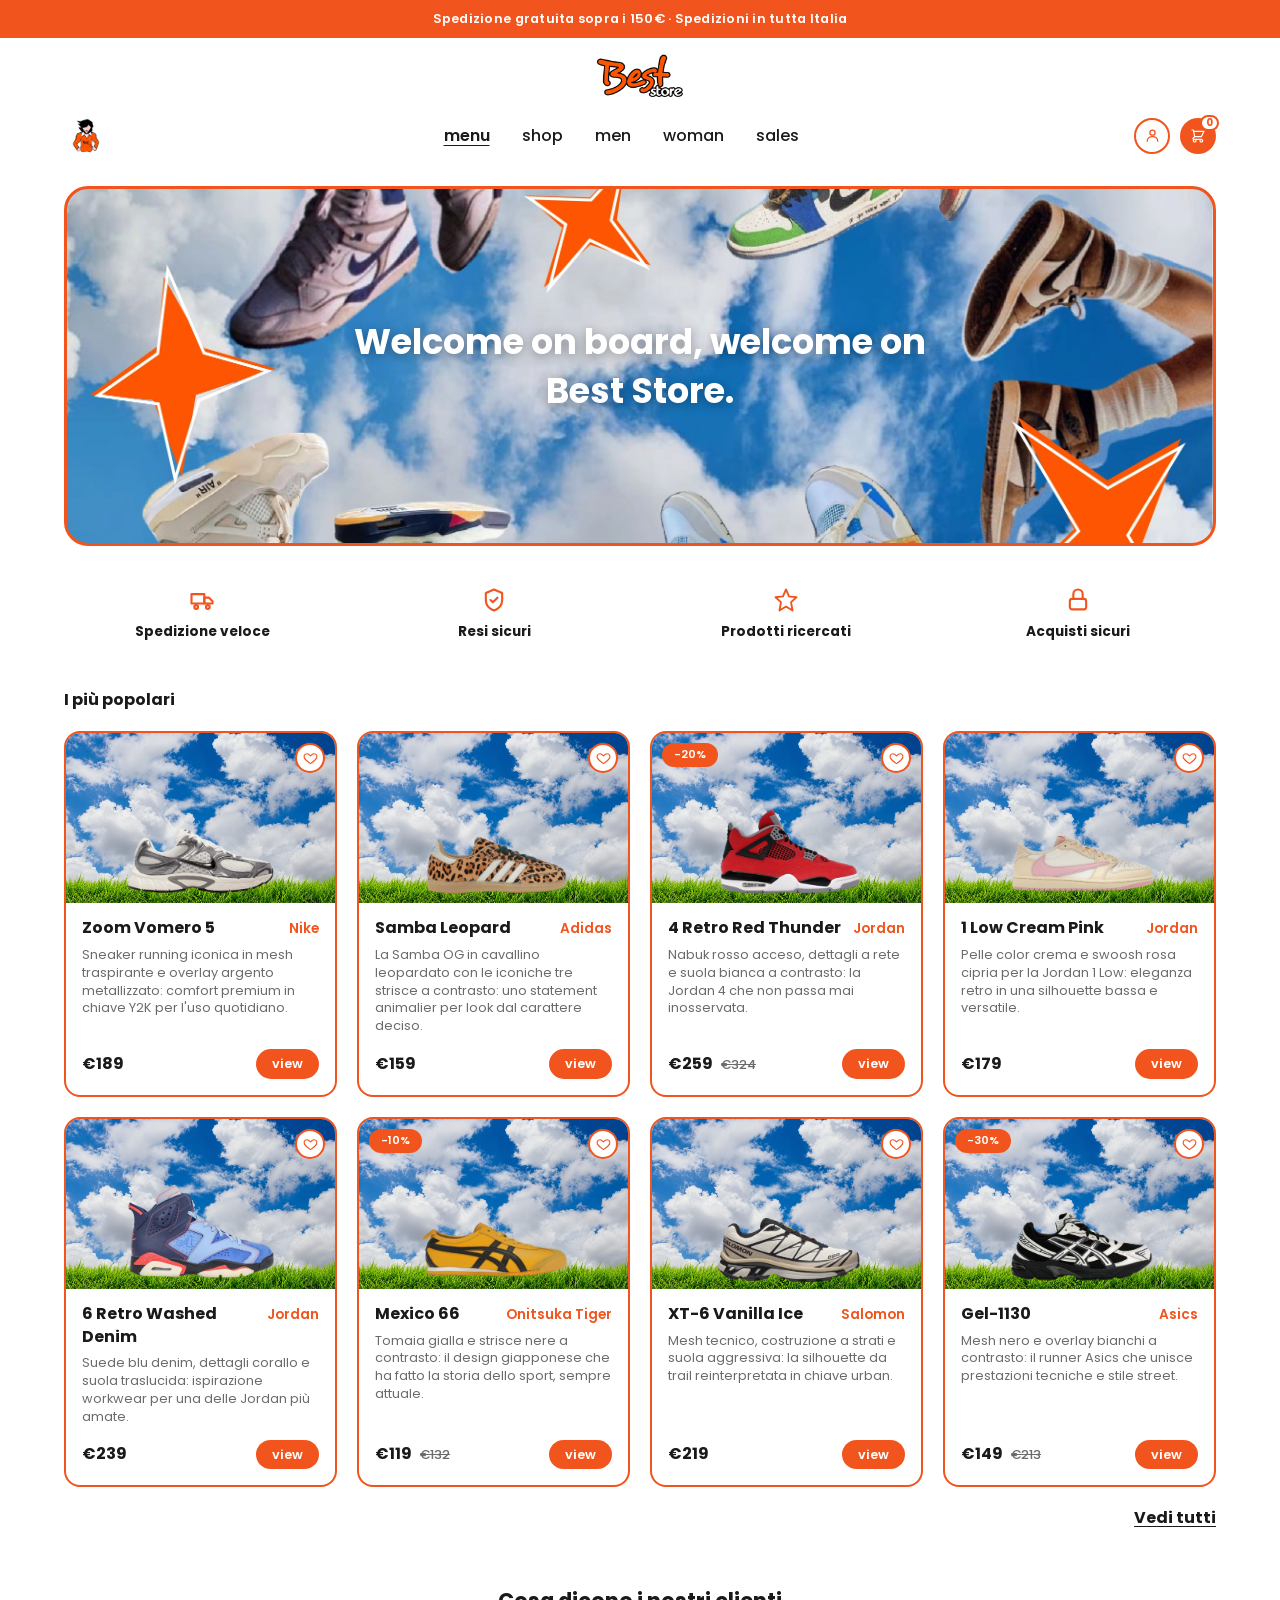
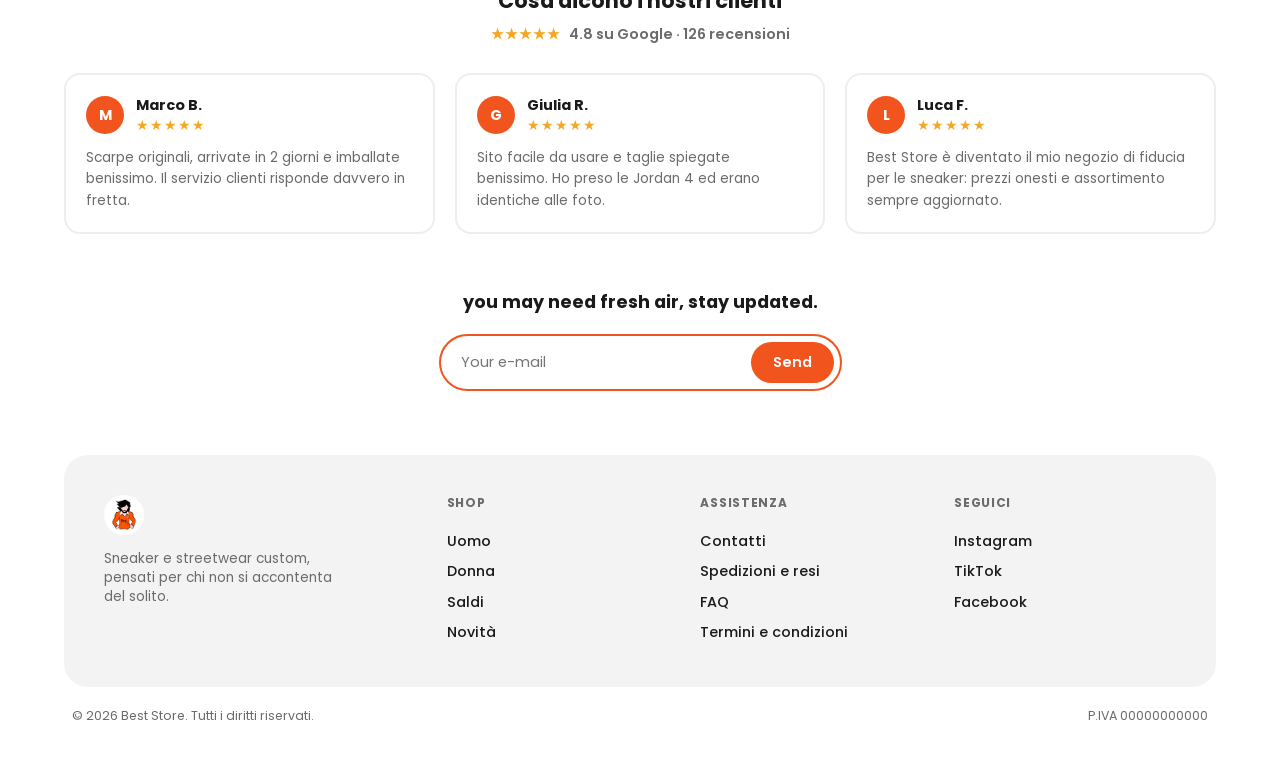
==== index.html @ bc16a9f5 "Logo orizzontale in header, mega-menu shop, account/login WhatsApp demo, preferiti, sconti tondi, fa" ====
<!DOCTYPE html>
<html lang="it">
<head>
  <meta charset="UTF-8">
  <meta name="viewport" content="width=device-width, initial-scale=1.0">
  <title>Best Store</title>
  <link rel="preconnect" href="https://fonts.googleapis.com">
  <link rel="preconnect" href="https://fonts.gstatic.com" crossorigin>
  <link href="https://fonts.googleapis.com/css2?family=Poppins:wght@400;500;600;700;800&display=swap" rel="stylesheet">
  <link rel="stylesheet" href="css/style.css">
  <link rel="icon" type="image/jpeg" href="images/logo.jpeg">
</head>
<body>

  <div class="announcement-bar">Spedizione gratuita sopra i 150€ &middot; Spedizioni in tutta Italia</div>

  <header class="site-header">
    <div class="container header-logo-row">
      <a href="index.html">
        <img src="images/Best Store - logo orizzontale.webp" alt="Best Store" class="header-logo-horizontal">
      </a>
    </div>
    <div class="container header-inner">
      <a href="index.html" class="logo">
        <img src="images/logo.jpeg" alt="Best Store">
      </a>
      <nav class="main-nav">
        <a href="index.html" class="active">menu</a>

        <div class="nav-item">
          <a href="catalogo.html">shop</a>
          <div class="mega-panel shop-panel">
            <a href="catalogo.html?type=shoes" class="mega-banner tint-orange-1"><span>Shoes</span></a>
            <a href="catalogo.html?type=clothing" class="mega-banner tint-orange-2"><span>Clothing</span></a>
            <a href="catalogo.html?type=accessories" class="mega-banner tint-orange-3"><span>Accessories</span></a>
            <a href="catalogo.html" class="mega-banner tint-orange-4"><span>Tutti i prodotti</span></a>
          </div>
        </div>

        <div class="nav-item">
          <a href="catalogo.html?cat=men">men</a>
          <div class="mega-panel">
            <div class="mega-col">
              <h4>Shoes</h4>
              <a href="catalogo.html?cat=men&type=shoes">Tutte le sneaker</a>
              <a href="catalogo.html?cat=men&type=shoes&sub=novita">Novità</a>
              <a href="catalogo.html?cat=men&type=shoes&sub=saldi">Saldi</a>
            </div>
            <div class="mega-col">
              <h4>Clothing</h4>
              <a href="catalogo.html?cat=men&type=clothing&sub=tshirts">T-shirts</a>
              <a href="catalogo.html?cat=men&type=clothing&sub=pants">Pants</a>
              <a href="catalogo.html?cat=men&type=clothing&sub=felpe">Felpe</a>
              <a href="catalogo.html?cat=men&type=clothing&sub=giacche">Giacche</a>
            </div>
            <div class="mega-col">
              <h4>Accessories</h4>
              <a href="catalogo.html?cat=men&type=accessories&sub=cappelli">Cappelli</a>
              <a href="catalogo.html?cat=men&type=accessories&sub=calzini">Calzini</a>
              <a href="catalogo.html?cat=men&type=accessories&sub=borse">Borse</a>
            </div>
            <a href="catalogo.html?cat=men" class="mega-banner tint-blue">
              <span>Uomo</span>
            </a>
          </div>
        </div>

        <div class="nav-item">
          <a href="catalogo.html?cat=woman">woman</a>
          <div class="mega-panel">
            <div class="mega-col">
              <h4>Shoes</h4>
              <a href="catalogo.html?cat=woman&type=shoes">Tutte le sneaker</a>
              <a href="catalogo.html?cat=woman&type=shoes&sub=novita">Novità</a>
              <a href="catalogo.html?cat=woman&type=shoes&sub=saldi">Saldi</a>
            </div>
            <div class="mega-col">
              <h4>Clothing</h4>
              <a href="catalogo.html?cat=woman&type=clothing&sub=tshirts">T-shirts</a>
              <a href="catalogo.html?cat=woman&type=clothing&sub=pants">Pants</a>
              <a href="catalogo.html?cat=woman&type=clothing&sub=felpe">Felpe</a>
              <a href="catalogo.html?cat=woman&type=clothing&sub=giacche">Giacche</a>
            </div>
            <div class="mega-col">
              <h4>Accessories</h4>
              <a href="catalogo.html?cat=woman&type=accessories&sub=cappelli">Cappelli</a>
              <a href="catalogo.html?cat=woman&type=accessories&sub=calzini">Calzini</a>
              <a href="catalogo.html?cat=woman&type=accessories&sub=borse">Borse</a>
            </div>
            <a href="catalogo.html?cat=woman" class="mega-banner tint-pink">
              <span>Donna</span>
            </a>
          </div>
        </div>

        <a href="catalogo.html?cat=sales">sales</a>
      </nav>
      <div class="header-icons">
        <a href="login.html" class="account-btn" aria-label="Accedi">
          <svg viewBox="0 0 24 24" fill="none" xmlns="http://www.w3.org/2000/svg">
            <circle cx="12" cy="8" r="3.6" stroke="currentColor" stroke-width="1.8"/>
            <path d="M4.5 20c0-4 3.5-6.5 7.5-6.5s7.5 2.5 7.5 6.5" stroke="currentColor" stroke-width="1.8" stroke-linecap="round"/>
          </svg>
        </a>
        <a href="carrello.html" class="cart-btn" aria-label="Carrello">
          <svg viewBox="0 0 24 24" fill="none" xmlns="http://www.w3.org/2000/svg">
            <path d="M3 3H5L5.4 5M7 13H17L21 5H5.4M7 13L5.4 5M7 13L4.7 15.3C4.1 15.9 4.5 17 5.4 17H17M17 17C15.9 17 15 17.9 15 19C15 20.1 15.9 21 17 21C18.1 21 19 20.1 19 19C19 17.9 18.1 17 17 17ZM9 19C9 20.1 8.1 21 7 21C5.9 21 5 20.1 5 19C5 17.9 5.9 17 7 17C8.1 17 9 17.9 9 19Z" stroke="currentColor" stroke-width="1.8" stroke-linecap="round" stroke-linejoin="round"/>
          </svg>
          <span class="cart-count" id="cart-count" hidden>0</span>
        </a>
      </div>
    </div>
  </header>

  <main>
    <section class="hero container">
      <div class="hero-inner">
        <h1>Welcome on board, welcome on Best Store.</h1>
      </div>
    </section>

    <section class="trust-strip container">
      <div class="trust-item">
        <svg viewBox="0 0 24 24" fill="none"><path d="M3 7h11v8H3z" stroke="currentColor" stroke-width="1.8" stroke-linejoin="round"/><path d="M14 10h4l3 3v2h-7z" stroke="currentColor" stroke-width="1.8" stroke-linejoin="round"/><circle cx="7" cy="18" r="1.6" stroke="currentColor" stroke-width="1.8"/><circle cx="17" cy="18" r="1.6" stroke="currentColor" stroke-width="1.8"/></svg>
        <span>Spedizione veloce</span>
      </div>
      <div class="trust-item">
        <svg viewBox="0 0 24 24" fill="none"><path d="M12 3l7 3v6c0 4.5-3 7.5-7 9-4-1.5-7-4.5-7-9V6l7-3z" stroke="currentColor" stroke-width="1.8" stroke-linejoin="round"/><path d="M9 12l2 2 4-4" stroke="currentColor" stroke-width="1.8" stroke-linecap="round" stroke-linejoin="round"/></svg>
        <span>Resi sicuri</span>
      </div>
      <div class="trust-item">
        <svg viewBox="0 0 24 24" fill="none"><path d="M12 3l2.6 5.9L21 9.6l-4.7 4.2L17.6 21 12 17.6 6.4 21l1.3-7.2L3 9.6l6.4-0.7L12 3z" stroke="currentColor" stroke-width="1.6" stroke-linejoin="round"/></svg>
        <span>Prodotti ricercati</span>
      </div>
      <div class="trust-item">
        <svg viewBox="0 0 24 24" fill="none"><rect x="5" y="11" width="14" height="9" rx="2" stroke="currentColor" stroke-width="1.8"/><path d="M8 11V7a4 4 0 018 0v4" stroke="currentColor" stroke-width="1.8" stroke-linecap="round"/></svg>
        <span>Acquisti sicuri</span>
      </div>
    </section>

    <section class="products container">
      <div class="products-header">
        <h2 class="section-title">I più popolari</h2>
      </div>

      <div class="products-grid" id="popular-grid"></div>

      <div class="products-footer">
        <a href="catalogo.html" class="see-all">Vedi tutti</a>
      </div>
    </section>

    <section class="reviews container">
      <div class="reviews-header">
        <h2>Cosa dicono i nostri clienti</h2>
        <span class="reviews-rating"><span class="stars">★★★★★</span> 4.8 su Google &middot; 126 recensioni</span>
      </div>
      <div class="reviews-grid">
        <div class="review-card">
          <div class="review-top">
            <span class="review-avatar">M</span>
            <div>
              <div class="review-name">Marco B.</div>
              <div class="review-stars">★★★★★</div>
            </div>
          </div>
          <p class="review-text">Scarpe originali, arrivate in 2 giorni e imballate benissimo. Il servizio clienti risponde davvero in fretta.</p>
        </div>
        <div class="review-card">
          <div class="review-top">
            <span class="review-avatar">G</span>
            <div>
              <div class="review-name">Giulia R.</div>
              <div class="review-stars">★★★★★</div>
            </div>
          </div>
          <p class="review-text">Sito facile da usare e taglie spiegate benissimo. Ho preso le Jordan 4 ed erano identiche alle foto.</p>
        </div>
        <div class="review-card">
          <div class="review-top">
            <span class="review-avatar">L</span>
            <div>
              <div class="review-name">Luca F.</div>
              <div class="review-stars">★★★★★</div>
            </div>
          </div>
          <p class="review-text">Best Store è diventato il mio negozio di fiducia per le sneaker: prezzi onesti e assortimento sempre aggiornato.</p>
        </div>
      </div>
    </section>

    <section class="newsletter container">
      <h2>you may need fresh air, stay updated.</h2>
      <form class="newsletter-form">
        <input type="email" placeholder="Your e-mail" required>
        <button type="submit" class="btn btn-primary">Send</button>
      </form>
    </section>
  </main>

  <footer class="site-footer container">
    <div class="footer-top">
      <div class="footer-brand">
        <img src="images/logo.jpeg" alt="Best Store" class="footer-logo">
        <p>Sneaker e streetwear custom, pensati per chi non si accontenta del solito.</p>
      </div>
      <div class="footer-col">
        <h4>Shop</h4>
        <a href="catalogo.html?cat=men">Uomo</a>
        <a href="catalogo.html?cat=woman">Donna</a>
        <a href="catalogo.html?cat=sales">Saldi</a>
        <a href="catalogo.html">Novità</a>
      </div>
      <div class="footer-col">
        <h4>Assistenza</h4>
        <a href="#">Contatti</a>
        <a href="#">Spedizioni e resi</a>
        <a href="#">FAQ</a>
        <a href="#">Termini e condizioni</a>
      </div>
      <div class="footer-col">
        <h4>Seguici</h4>
        <a href="#">Instagram</a>
        <a href="#">TikTok</a>
        <a href="#">Facebook</a>
      </div>
    </div>
    <div class="footer-bottom">
      <p>&copy; 2026 Best Store. Tutti i diritti riservati.</p>
      <p>P.IVA 00000000000</p>
    </div>
  </footer>

  <script src="js/products-data.js"></script>
  <script src="js/main.js"></script>
</body>
</html>
---- css/style.css ----
:root {
  --orange: #f2541d;
  --orange-dark: #d94512;
  --text: #1a1a1a;
  --text-muted: #6b6b6b;
  --border-radius-lg: 24px;
  --border-radius-md: 16px;
  --border-radius-pill: 999px;
}

* {
  box-sizing: border-box;
  margin: 0;
  padding: 0;
}

body {
  font-family: "Poppins", -apple-system, BlinkMacSystemFont, "Segoe UI", sans-serif;
  color: var(--text);
  background: #ffffff;
  line-height: 1.4;
}

.container {
  max-width: 1200px;
  margin: 0 auto;
  padding: 0 24px;
}

a {
  text-decoration: none;
  color: inherit;
}

button {
  font-family: inherit;
}

/* Buttons */

.btn {
  display: inline-flex;
  align-items: center;
  justify-content: center;
  border-radius: var(--border-radius-pill);
  font-weight: 600;
  font-size: 0.9rem;
  padding: 10px 22px;
  border: none;
  cursor: pointer;
  transition: background 0.2s ease, transform 0.15s ease;
}

.btn-primary {
  background: var(--orange);
  color: #ffffff;
}

.btn-primary:hover {
  background: var(--orange-dark);
}

.btn-small {
  padding: 6px 16px;
  font-size: 0.8rem;
}

.btn-large {
  padding: 14px 28px;
  font-size: 1rem;
}

/* Header */

.announcement-bar {
  background: var(--orange);
  color: #ffffff;
  text-align: center;
  font-size: 0.8rem;
  font-weight: 600;
  letter-spacing: 0.02em;
  padding: 10px 16px;
}

.site-header {
  padding: 16px 0 20px;
}

.header-logo-row {
  display: flex;
  justify-content: center;
  margin-bottom: 14px;
}

.header-logo-horizontal {
  height: 46px;
  width: auto;
  display: block;
}

.header-inner {
  position: relative;
  display: flex;
  align-items: center;
  justify-content: space-between;
  gap: 24px;
}

.logo img {
  width: 44px;
  height: 44px;
  border-radius: 50%;
  object-fit: cover;
  display: block;
}

.header-icons {
  display: flex;
  align-items: center;
  gap: 10px;
}

.main-nav {
  display: flex;
  align-items: center;
  gap: 32px;
  font-weight: 500;
  color: var(--text);
}

.main-nav a.active {
  text-decoration: underline;
  text-underline-offset: 4px;
  font-weight: 600;
}

.main-nav > a,
.nav-item > a {
  display: inline-block;
  transition: transform 0.15s ease;
}

.main-nav > a:hover,
.nav-item > a:hover {
  transform: scale(1.06);
  text-decoration: underline;
  text-decoration-color: var(--orange);
  text-decoration-thickness: 2.5px;
  text-underline-offset: 4px;
}

/* Mega menu */

.mega-panel {
  display: grid;
  position: absolute;
  top: calc(100% + 20px);
  left: 0;
  right: 0;
  background: #ffffff;
  border-radius: var(--border-radius-md);
  box-shadow: 0 16px 40px rgba(0, 0, 0, 0.14);
  padding: 28px 32px;
  gap: 24px;
  grid-template-columns: repeat(3, 1fr) 1.3fr;
  z-index: 50;
  opacity: 0;
  visibility: hidden;
  transition: opacity 0.15s ease, visibility 0s linear 0.35s;
}

.nav-item:hover .mega-panel {
  opacity: 1;
  visibility: visible;
  transition: opacity 0.15s ease, visibility 0s linear 0s;
}

/* invisible bridge so moving the cursor from the link into the panel
   doesn't cross a dead zone and close the menu */
.mega-panel::before {
  content: "";
  position: absolute;
  top: -20px;
  left: 0;
  right: 0;
  height: 20px;
}

.mega-col h4 {
  font-size: 0.72rem;
  text-transform: uppercase;
  letter-spacing: 0.06em;
  color: var(--text-muted);
  margin-bottom: 12px;
}

.mega-banner {
  position: relative;
  display: flex;
  align-items: flex-end;
  border-radius: var(--border-radius-md);
  overflow: hidden;
  min-height: 140px;
  background: url("../images/hero image.webp") center / cover no-repeat;
  padding: 16px;
  transition: transform 0.2s ease;
}

.mega-banner:hover {
  transform: scale(1.02);
}

.mega-banner::after {
  content: "";
  position: absolute;
  inset: 0;
}

.mega-banner.tint-blue::after {
  background: rgba(37, 99, 235, 0.5);
}

.mega-banner.tint-pink::after {
  background: rgba(236, 72, 153, 0.5);
}

.mega-banner.tint-orange-1::after {
  background: rgba(242, 84, 29, 0.3);
}

.mega-banner.tint-orange-2::after {
  background: rgba(242, 84, 29, 0.48);
}

.mega-banner.tint-orange-3::after {
  background: rgba(242, 84, 29, 0.66);
}

.mega-banner.tint-orange-4::after {
  background: rgba(242, 84, 29, 0.84);
}

.shop-panel {
  grid-template-columns: repeat(4, 1fr);
}

.shop-panel .mega-banner {
  min-height: 120px;
  align-items: center;
  justify-content: center;
}

.mega-banner span {
  position: relative;
  z-index: 1;
  color: #ffffff;
  font-weight: 700;
  font-size: 1.05rem;
  text-shadow: 0 2px 8px rgba(0, 0, 0, 0.3);
}

.mega-col a {
  display: block;
  width: fit-content;
  padding: 6px 0;
  font-size: 0.9rem;
  font-weight: 500;
  transform-origin: left center;
  transition: transform 0.15s ease, color 0.15s ease;
}

.mega-col a:hover {
  transform: scale(1.06);
  color: var(--orange);
}

/* Cart button */

.cart-btn {
  position: relative;
  width: 36px;
  height: 36px;
  flex-shrink: 0;
  border-radius: 50%;
  border: none;
  background: var(--orange);
  display: flex;
  align-items: center;
  justify-content: center;
  color: #ffffff;
  transition: background 0.2s ease;
}

.cart-btn svg {
  width: 16px;
  height: 16px;
}

.cart-btn:hover {
  background: var(--orange-dark);
}

.cart-count {
  position: absolute;
  top: -3px;
  right: -3px;
  min-width: 16px;
  height: 16px;
  padding: 0 4px;
  border-radius: var(--border-radius-pill);
  background: #ffffff;
  border: 2px solid var(--orange);
  color: var(--orange);
  font-size: 0.62rem;
  font-weight: 700;
  display: flex;
  align-items: center;
  justify-content: center;
}

.account-btn {
  width: 36px;
  height: 36px;
  flex-shrink: 0;
  border-radius: 50%;
  border: 2px solid var(--orange);
  background: #ffffff;
  color: var(--orange);
  display: flex;
  align-items: center;
  justify-content: center;
  transition: background 0.2s ease, color 0.2s ease;
}

.account-btn svg {
  width: 17px;
  height: 17px;
}

.account-btn:hover {
  background: var(--orange);
  color: #ffffff;
}

/* Hero */

.hero {
  margin: 8px auto 40px;
}

.hero-inner {
  position: relative;
  border: 3px solid var(--orange);
  border-radius: var(--border-radius-lg);
  overflow: hidden;
  min-height: 360px;
  display: flex;
  align-items: center;
  justify-content: center;
  text-align: center;
  padding: 24px;
  background: url("../images/hero image.webp") center / cover no-repeat;
}

.hero-inner h1 {
  color: #ffffff;
  font-size: clamp(1.4rem, 3vw, 2.2rem);
  font-weight: 700;
  text-shadow: 0 2px 12px rgba(0, 0, 0, 0.35);
  max-width: 640px;
}

/* Trust strip */

.trust-strip {
  display: grid;
  grid-template-columns: repeat(4, 1fr);
  gap: 16px;
  margin-bottom: 48px;
}

.trust-item {
  display: flex;
  flex-direction: column;
  align-items: center;
  text-align: center;
  gap: 8px;
}

.trust-item svg {
  width: 28px;
  height: 28px;
  color: var(--orange);
}

.trust-item span {
  font-weight: 700;
  font-size: 0.85rem;
  color: var(--text);
}

/* Products */

.products {
  margin-bottom: 56px;
}

.products-header {
  margin-bottom: 20px;
}

.products-footer {
  margin-top: 20px;
  text-align: right;
}

.section-title {
  font-size: 1rem;
  font-weight: 700;
  text-align: left;
}

.see-all {
  display: inline-block;
  font-size: 1rem;
  font-weight: 700;
  text-decoration: underline;
  text-underline-offset: 3px;
  transition: transform 0.15s ease, color 0.15s ease;
}

.see-all:hover {
  color: var(--orange);
  transform: scale(1.06);
}

.products-grid {
  display: grid;
  grid-template-columns: repeat(4, 1fr);
  gap: 20px;
}

.product-card {
  position: relative;
  border: 2px solid var(--orange);
  border-radius: var(--border-radius-md);
  overflow: hidden;
  display: flex;
  flex-direction: column;
  background: #ffffff;
}

.wishlist-btn {
  position: absolute;
  top: 10px;
  right: 10px;
  width: 30px;
  height: 30px;
  border-radius: 50%;
  border: 2px solid var(--orange);
  background: #ffffff;
  display: flex;
  align-items: center;
  justify-content: center;
  cursor: pointer;
  z-index: 2;
  transition: transform 0.15s ease;
}

.wishlist-btn:hover {
  transform: scale(1.08);
}

.wishlist-btn svg {
  width: 15px;
  height: 15px;
  color: var(--orange);
}

.wishlist-btn.active svg {
  fill: var(--orange);
}

.product-image {
  position: relative;
  height: 170px;
  flex-shrink: 0;
  background: url("../images/background image scarpe.webp") center / cover no-repeat;
  display: flex;
  align-items: flex-end;
  justify-content: center;
}

.product-image img {
  width: 100%;
  height: 78%;
  object-fit: contain;
}

.badge {
  position: absolute;
  top: 10px;
  left: 10px;
  background: var(--orange);
  color: #fff;
  font-size: 0.7rem;
  font-weight: 600;
  padding: 4px 12px;
  border-radius: var(--border-radius-pill);
}

.product-info {
  flex: 1;
  padding: 14px 16px 16px;
  display: flex;
  flex-direction: column;
  gap: 6px;
}

.product-title {
  display: flex;
  align-items: baseline;
  justify-content: space-between;
  gap: 8px;
}

.product-title h3 {
  font-size: 1rem;
  font-weight: 700;
}

.product-title .tag {
  color: var(--orange);
  font-weight: 600;
  font-size: 0.85rem;
  white-space: nowrap;
}

.product-desc {
  flex: 1;
  font-size: 0.8rem;
  color: var(--text-muted);
}

.product-footer {
  display: flex;
  align-items: center;
  justify-content: space-between;
  margin-top: 8px;
}

.price {
  font-weight: 700;
}

.price-group {
  display: flex;
  align-items: baseline;
  gap: 8px;
}

.price-old {
  font-size: 0.8rem;
  font-weight: 500;
  color: var(--text-muted);
  text-decoration: line-through;
}

/* Reviews */

.reviews {
  margin-bottom: 56px;
}

.reviews-header {
  text-align: center;
  margin-bottom: 28px;
}

.reviews-header h2 {
  font-size: 1.3rem;
  font-weight: 700;
  margin-bottom: 8px;
}

.reviews-rating {
  display: inline-flex;
  align-items: center;
  gap: 8px;
  font-size: 0.9rem;
  color: var(--text-muted);
  font-weight: 600;
}

.reviews-rating .stars {
  color: #f5a623;
  letter-spacing: 1px;
}

.reviews-grid {
  display: grid;
  grid-template-columns: repeat(3, 1fr);
  gap: 20px;
}

.review-card {
  border: 2px solid #eee;
  border-radius: var(--border-radius-md);
  padding: 20px;
}

.review-top {
  display: flex;
  align-items: center;
  gap: 12px;
  margin-bottom: 12px;
}

.review-avatar {
  width: 38px;
  height: 38px;
  border-radius: 50%;
  background: var(--orange);
  color: #ffffff;
  font-weight: 700;
  font-size: 0.9rem;
  display: flex;
  align-items: center;
  justify-content: center;
  flex-shrink: 0;
}

.review-name {
  font-weight: 700;
  font-size: 0.9rem;
}

.review-stars {
  color: #f5a623;
  font-size: 0.85rem;
  letter-spacing: 1px;
}

.review-text {
  font-size: 0.85rem;
  color: var(--text-muted);
  line-height: 1.6;
}

@media (max-width: 900px) {
  .reviews-grid {
    grid-template-columns: 1fr;
  }
  .trust-strip {
    grid-template-columns: repeat(2, 1fr);
  }
}

/* Newsletter */

.newsletter {
  text-align: center;
  margin-bottom: 64px;
}

.newsletter h2 {
  font-size: 1.1rem;
  font-weight: 700;
  margin-bottom: 20px;
}

.newsletter-form {
  display: inline-flex;
  align-items: center;
  border: 2px solid var(--orange);
  border-radius: var(--border-radius-pill);
  padding: 6px 6px 6px 20px;
  gap: 12px;
}

.newsletter-form input {
  border: none;
  outline: none;
  font-family: inherit;
  font-size: 0.9rem;
  min-width: 220px;
}

/* Footer */

.site-footer {
  margin-bottom: 40px;
}

.footer-top {
  background: #f3f3f3;
  border-radius: var(--border-radius-lg);
  padding: 40px;
  display: grid;
  grid-template-columns: 1.4fr 1fr 1fr 1fr;
  gap: 32px;
}

.footer-brand {
  display: flex;
  flex-direction: column;
  gap: 14px;
}

.footer-logo {
  width: 40px;
  height: 40px;
  border-radius: 50%;
  object-fit: cover;
}

.footer-brand p {
  font-size: 0.85rem;
  color: var(--text-muted);
  max-width: 240px;
}

.footer-col h4 {
  font-size: 0.75rem;
  text-transform: uppercase;
  letter-spacing: 0.06em;
  color: var(--text-muted);
  margin-bottom: 14px;
}

.footer-col a {
  display: block;
  width: fit-content;
  font-size: 0.9rem;
  font-weight: 500;
  padding: 5px 0;
  transform-origin: left center;
  transition: transform 0.15s ease, color 0.15s ease;
}

.footer-col a:hover {
  transform: scale(1.06);
  color: var(--orange);
}

.footer-bottom {
  display: flex;
  align-items: center;
  justify-content: space-between;
  padding: 20px 8px 0;
  font-size: 0.78rem;
  color: var(--text-muted);
}

/* Catalog / shop */

.catalog-hero {
  margin: 8px auto 32px;
}

.catalog-hero-inner {
  position: relative;
  border: 3px solid var(--orange);
  border-radius: var(--border-radius-lg);
  overflow: hidden;
  min-height: 180px;
  display: flex;
  align-items: center;
  justify-content: center;
  text-align: center;
  padding: 24px;
  background: url("../images/hero image.webp") center / cover no-repeat;
}

.catalog-hero-inner::after {
  content: "";
  position: absolute;
  inset: 0;
}

.catalog-hero-inner.tint-blue::after {
  background: rgba(37, 99, 235, 0.45);
}

.catalog-hero-inner.tint-pink::after {
  background: rgba(236, 72, 153, 0.45);
}

.catalog-hero-inner h1 {
  position: relative;
  z-index: 1;
  color: #ffffff;
  font-weight: 700;
  font-size: clamp(1.3rem, 2.6vw, 1.9rem);
  text-shadow: 0 2px 12px rgba(0, 0, 0, 0.35);
}

.catalog {
  margin-bottom: 56px;
}

.catalog-header {
  margin: 8px auto 20px;
}

.catalog-title {
  font-size: 1.6rem;
  font-weight: 700;
}

.catalog-filters {
  display: flex;
  align-items: center;
  justify-content: space-between;
  flex-wrap: wrap;
  gap: 16px;
  margin-bottom: 28px;
}

.filter-bar {
  display: flex;
  flex-wrap: wrap;
  gap: 10px;
}

.filter-dropdown {
  position: relative;
}

.filter-btn {
  display: inline-flex;
  align-items: center;
  gap: 8px;
  padding: 10px 16px;
  border-radius: var(--border-radius-pill);
  border: 2px solid #e0e0e0;
  background: #ffffff;
  font-family: inherit;
  font-weight: 700;
  font-size: 0.76rem;
  text-transform: uppercase;
  letter-spacing: 0.04em;
  color: var(--text);
  cursor: pointer;
  transition: border-color 0.2s ease, color 0.2s ease;
  white-space: nowrap;
}

.filter-btn:hover {
  border-color: var(--orange);
  color: var(--orange);
}

.filter-dropdown.open .filter-btn {
  border-color: var(--orange);
  color: var(--orange);
}

.filter-btn .chevron {
  width: 14px;
  height: 14px;
  flex-shrink: 0;
  transition: transform 0.2s ease;
}

.filter-dropdown.open .filter-btn .chevron {
  transform: rotate(180deg);
}

.filter-panel {
  position: absolute;
  top: calc(100% + 10px);
  left: 0;
  min-width: 210px;
  max-height: 280px;
  overflow-y: auto;
  background: #ffffff;
  border-radius: var(--border-radius-md);
  box-shadow: 0 16px 40px rgba(0, 0, 0, 0.14);
  padding: 12px;
  display: flex;
  flex-direction: column;
  gap: 2px;
  opacity: 0;
  visibility: hidden;
  transform: translateY(-6px);
  transition: opacity 0.15s ease, transform 0.15s ease, visibility 0s linear 0.15s;
  z-index: 40;
}

.sort-dropdown .filter-panel {
  left: auto;
  right: 0;
}

.filter-dropdown.open .filter-panel {
  opacity: 1;
  visibility: visible;
  transform: translateY(0);
  transition: opacity 0.15s ease, transform 0.15s ease, visibility 0s linear 0s;
}

.filter-option {
  display: flex;
  align-items: center;
  gap: 10px;
  padding: 7px 8px;
  border-radius: 8px;
  font-size: 0.85rem;
  font-weight: 500;
  cursor: pointer;
  white-space: nowrap;
}

.filter-option:hover {
  background: #f5f5f5;
}

.filter-option input {
  appearance: none;
  -webkit-appearance: none;
  width: 16px;
  height: 16px;
  flex-shrink: 0;
  margin: 0;
  border: 2px solid #d8d8d8;
  background: #ffffff;
  cursor: pointer;
  position: relative;
  transition: border-color 0.2s ease, background 0.2s ease;
}

.filter-option input[type="checkbox"] {
  border-radius: 5px;
}

.filter-option input[type="radio"] {
  border-radius: 50%;
}

.filter-option input:checked {
  border-color: var(--orange);
  background: var(--orange);
}

.filter-option input[type="checkbox"]:checked::after {
  content: "";
  position: absolute;
  left: 4px;
  top: 1px;
  width: 4px;
  height: 8px;
  border: solid #fff;
  border-width: 0 2px 2px 0;
  transform: rotate(45deg);
}

.filter-option input[type="radio"]:checked::after {
  content: "";
  position: absolute;
  left: 3px;
  top: 3px;
  width: 6px;
  height: 6px;
  border-radius: 50%;
  background: #ffffff;
}

.empty-state {
  grid-column: 1 / -1;
  text-align: center;
  color: var(--text-muted);
  padding: 48px 0;
}

/* Login page */

.login-page {
  padding: 40px 0 80px;
}

.login-box {
  max-width: 420px;
  margin: 0 auto;
  border: 2px solid var(--orange);
  border-radius: var(--border-radius-lg);
  padding: 40px 32px;
}

.login-box h1 {
  font-size: 1.5rem;
  font-weight: 700;
  text-align: center;
  margin-bottom: 8px;
}

.login-sub {
  color: var(--text-muted);
  font-size: 0.85rem;
  text-align: center;
  margin-bottom: 28px;
}

.login-form {
  display: flex;
  flex-direction: column;
  gap: 16px;
}

.login-form[hidden] {
  display: none;
}

.login-form label {
  display: flex;
  flex-direction: column;
  gap: 6px;
  font-size: 0.8rem;
  font-weight: 600;
  color: var(--text-muted);
}

.login-form input {
  padding: 12px 14px;
  border-radius: 12px;
  border: 2px solid #e0e0e0;
  font-family: inherit;
  font-size: 0.95rem;
  color: var(--text);
}

.login-form input:focus {
  outline: none;
  border-color: var(--orange);
}

.login-form .btn-large {
  width: 100%;
  margin-top: 8px;
}

.login-sent-to,
.login-hint {
  font-size: 0.8rem;
  color: var(--text-muted);
  text-align: center;
}

.link-btn {
  background: none;
  border: none;
  color: var(--orange);
  font-weight: 600;
  font-size: 0.85rem;
  cursor: pointer;
  text-align: center;
  padding: 4px;
}

.login-success {
  text-align: center;
}

.login-success h2 {
  font-size: 1.3rem;
  font-weight: 700;
  margin-bottom: 8px;
}

.login-success p {
  color: var(--text-muted);
  margin-bottom: 20px;
}

/* Cart page */

.cart-page {
  margin: 8px auto 64px;
}

.cart-page .catalog-title {
  margin-bottom: 24px;
}

.cart-empty {
  border: 2px dashed #e0e0e0;
  border-radius: var(--border-radius-md);
  padding: 64px 24px;
  text-align: center;
  color: var(--text-muted);
}

.cart-empty p {
  margin-bottom: 20px;
  font-weight: 600;
}

.cart-layout {
  display: grid;
  grid-template-columns: 2fr 1fr;
  gap: 32px;
  align-items: start;
}

.cart-items {
  display: flex;
  flex-direction: column;
  gap: 16px;
}

.cart-item {
  display: grid;
  grid-template-columns: 90px 1fr auto auto auto;
  align-items: center;
  gap: 16px;
  border: 2px solid var(--orange);
  border-radius: var(--border-radius-md);
  padding: 14px;
}

.cart-item-image {
  display: block;
  width: 90px;
  height: 90px;
  border-radius: 12px;
  background: url("../images/background image scarpe.webp") center / cover no-repeat;
  overflow: hidden;
}

.cart-item-image img {
  width: 100%;
  height: 100%;
  object-fit: contain;
}

.cart-item-info {
  display: flex;
  flex-direction: column;
  gap: 4px;
  min-width: 0;
}

.cart-item-info .tag {
  color: var(--orange);
  font-weight: 600;
  font-size: 0.78rem;
}

.cart-item-info h3 {
  font-size: 0.95rem;
  font-weight: 700;
}

.cart-item-info h3 a:hover {
  color: var(--orange);
}

.cart-item-price {
  font-size: 0.82rem;
  color: var(--text-muted);
}

.cart-item-qty {
  padding: 6px 12px;
}

.cart-item-total {
  font-weight: 700;
  white-space: nowrap;
}

.cart-item-remove {
  width: 32px;
  height: 32px;
  border-radius: 50%;
  border: none;
  background: #f3f3f3;
  color: var(--text-muted);
  display: flex;
  align-items: center;
  justify-content: center;
  cursor: pointer;
  transition: background 0.2s ease, color 0.2s ease;
}

.cart-item-remove svg {
  width: 14px;
  height: 14px;
}

.cart-item-remove:hover {
  background: var(--orange);
  color: #ffffff;
}

.cart-summary {
  border: 2px solid var(--orange);
  border-radius: var(--border-radius-md);
  padding: 24px;
  position: sticky;
  top: 24px;
}

.cart-summary h2 {
  font-size: 1.1rem;
  font-weight: 700;
  margin-bottom: 18px;
}

.summary-row {
  display: flex;
  justify-content: space-between;
  font-size: 0.9rem;
  color: var(--text-muted);
  padding: 8px 0;
}

.summary-total {
  border-top: 1px solid #eee;
  margin-top: 8px;
  padding-top: 14px;
  font-weight: 700;
  color: var(--text);
  font-size: 1.05rem;
}

.checkout-btn {
  width: 100%;
  margin-top: 18px;
}

@media (max-width: 900px) {
  .cart-layout {
    grid-template-columns: 1fr;
  }
}

@media (max-width: 640px) {
  .cart-item {
    grid-template-columns: 70px 1fr;
  }
  .cart-item-qty,
  .cart-item-total,
  .cart-item-remove {
    grid-column: 2;
    justify-self: start;
  }
}

/* Breadcrumb */

.breadcrumb {
  font-size: 0.85rem;
  color: var(--text-muted);
  margin: 8px auto 24px;
}

.breadcrumb a {
  display: inline-block;
  transition: transform 0.15s ease, color 0.15s ease;
}

.breadcrumb a:hover {
  color: var(--orange);
  transform: scale(1.06);
}

/* Product detail */

.product-detail {
  display: grid;
  grid-template-columns: 1fr 1fr;
  gap: 48px;
  margin-bottom: 64px;
  align-items: start;
}

.product-detail-image {
  position: relative;
  border: 3px solid var(--orange);
  border-radius: var(--border-radius-lg);
  overflow: hidden;
  min-height: 420px;
  background: url("../images/background image scarpe.webp") center / cover no-repeat;
  display: flex;
  align-items: flex-end;
  justify-content: center;
}

.product-detail-image img {
  width: 90%;
  height: 65%;
  object-fit: contain;
}

.product-detail-info {
  padding-top: 8px;
}

.product-detail-info .tag {
  color: var(--orange);
  font-weight: 600;
  font-size: 0.9rem;
}

.product-detail-info h1 {
  font-size: 1.8rem;
  font-weight: 700;
  margin: 6px 0 14px;
}

.price-lg {
  font-size: 1.4rem;
}

.product-detail-info .price-group {
  margin-bottom: 16px;
}

.product-detail-info .price-old {
  font-size: 1rem;
}

.detail-desc {
  color: var(--text-muted);
  font-size: 0.95rem;
  line-height: 1.6;
  margin-bottom: 28px;
  max-width: 460px;
}

.size-block {
  margin-bottom: 28px;
}

.size-label {
  display: block;
  font-size: 0.8rem;
  font-weight: 600;
  color: var(--text-muted);
  margin-bottom: 10px;
}

.size-list {
  display: flex;
  flex-wrap: wrap;
  gap: 10px;
}

.size-pill {
  min-width: 44px;
  padding: 8px 10px;
  border-radius: var(--border-radius-pill);
  border: 2px solid #e0e0e0;
  background: #fff;
  font-weight: 600;
  cursor: pointer;
  transition: border-color 0.2s ease, color 0.2s ease;
}

.size-pill:hover {
  border-color: var(--orange);
  color: var(--orange);
}

.size-pill.selected {
  border-color: var(--orange);
  background: var(--orange);
  color: #ffffff;
}

.detail-actions {
  display: flex;
  align-items: center;
  gap: 16px;
  flex-wrap: wrap;
}

.qty-stepper {
  display: flex;
  align-items: center;
  gap: 14px;
  border: 2px solid #e0e0e0;
  border-radius: var(--border-radius-pill);
  padding: 8px 16px;
}

.qty-stepper button {
  border: none;
  background: none;
  font-size: 1.1rem;
  font-weight: 700;
  cursor: pointer;
  color: var(--text);
}

.related {
  margin-top: 16px;
}

/* Responsive */

@media (max-width: 900px) {
  .products-grid {
    grid-template-columns: repeat(2, 1fr);
  }
  .main-nav {
    gap: 18px;
    font-size: 0.9rem;
  }
  .mega-panel {
    grid-template-columns: 1fr;
    gap: 16px;
  }
  .footer-top {
    grid-template-columns: 1fr 1fr;
  }
  .product-detail {
    grid-template-columns: 1fr;
  }
}

@media (max-width: 560px) {
  .header-inner {
    flex-wrap: wrap;
  }
  .main-nav {
    order: 3;
    width: 100%;
    justify-content: center;
    flex-wrap: wrap;
  }
  .products-grid {
    grid-template-columns: 1fr;
  }
  .newsletter-form {
    flex-wrap: wrap;
    justify-content: center;
  }
  .footer-top {
    grid-template-columns: 1fr;
  }
  .footer-bottom {
    flex-direction: column;
    gap: 6px;
    text-align: center;
  }
}
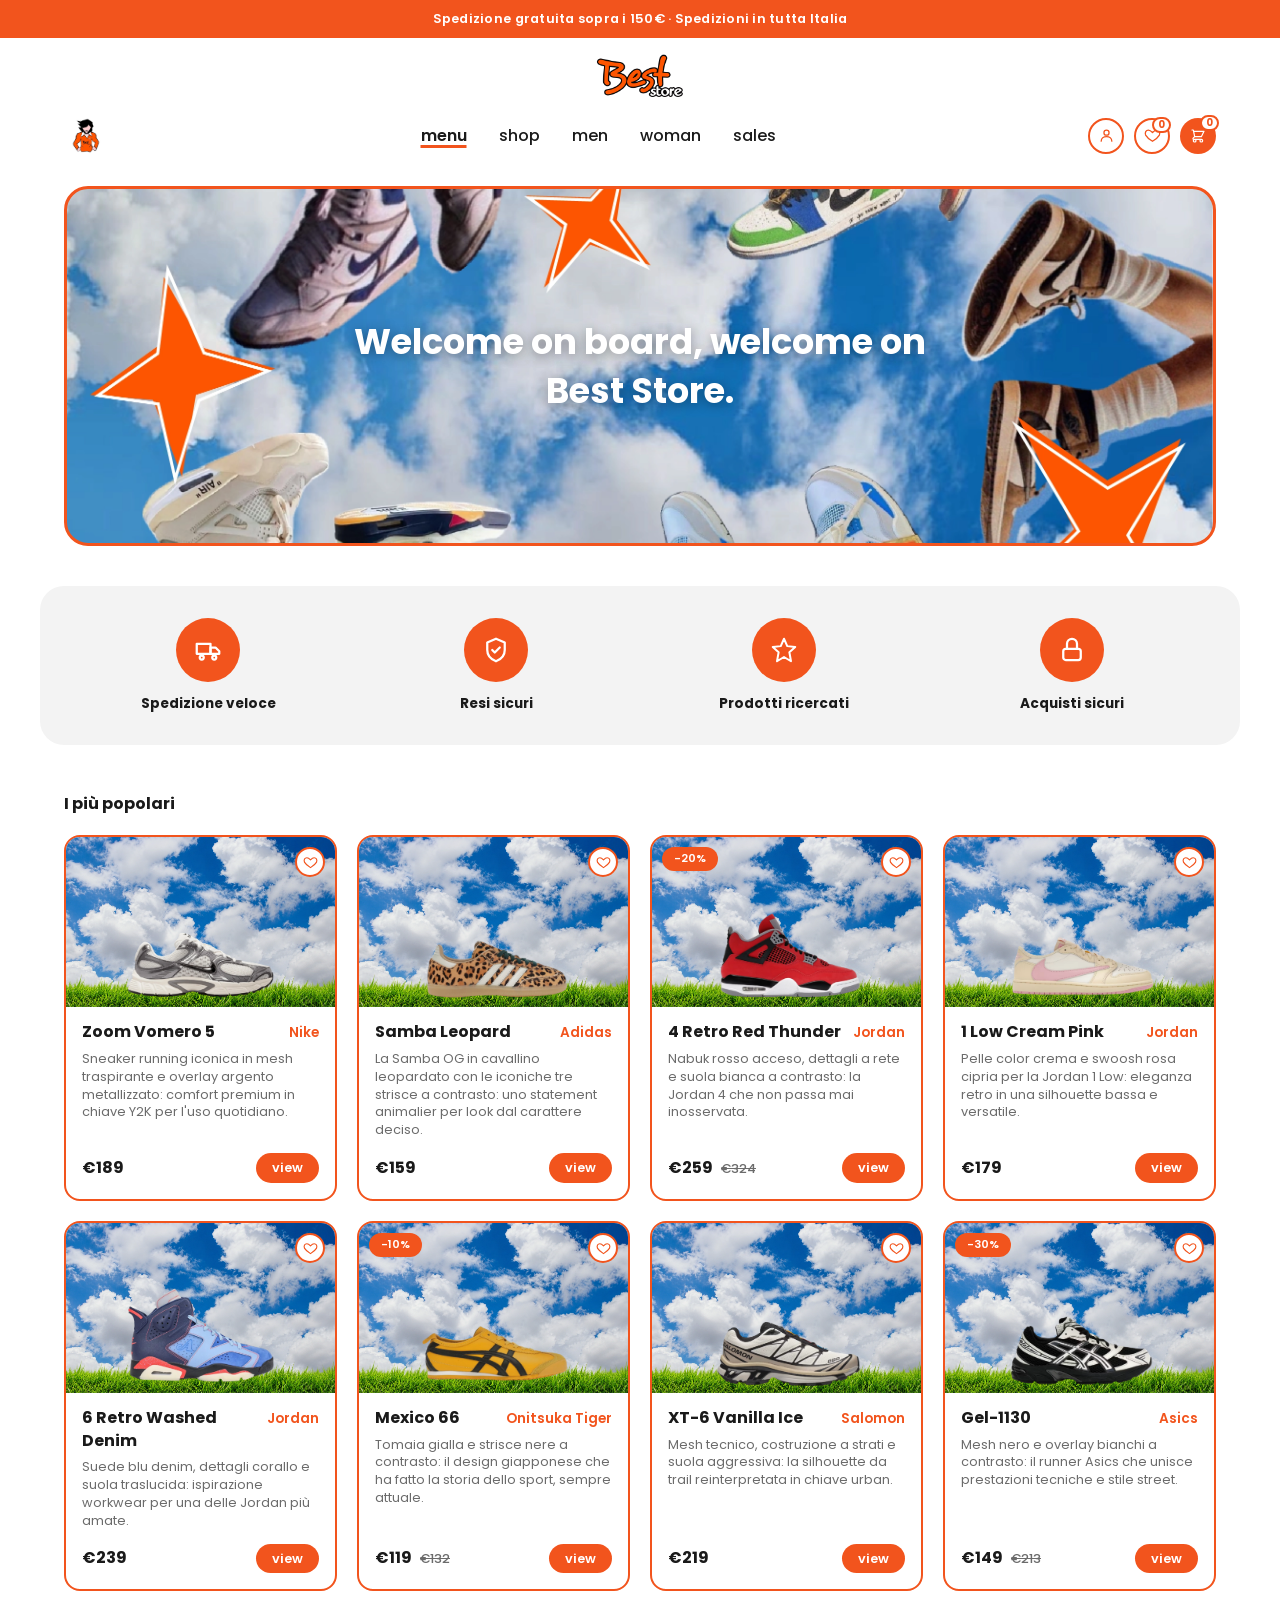
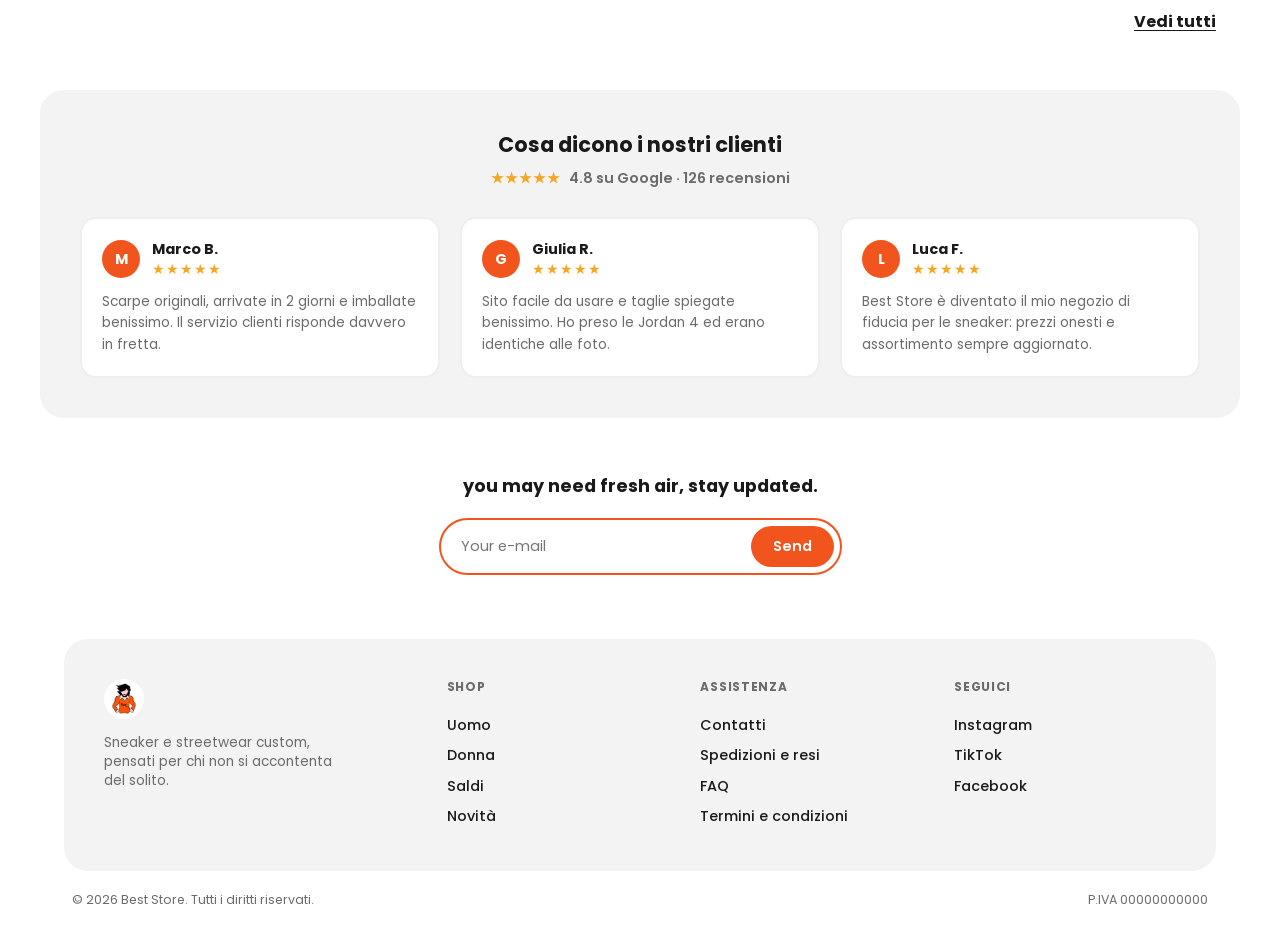
==== commit e22c7377: "Cognome login, pagina preferiti, hover attivo/persistente arancione, box shop uniformi, icone trust " ====
--- a/index.html
+++ b/index.html
@@ -30,10 +30,10 @@
         <div class="nav-item">
           <a href="catalogo.html">shop</a>
           <div class="mega-panel shop-panel">
-            <a href="catalogo.html?type=shoes" class="mega-banner tint-orange-1"><span>Shoes</span></a>
-            <a href="catalogo.html?type=clothing" class="mega-banner tint-orange-2"><span>Clothing</span></a>
-            <a href="catalogo.html?type=accessories" class="mega-banner tint-orange-3"><span>Accessories</span></a>
-            <a href="catalogo.html" class="mega-banner tint-orange-4"><span>Tutti i prodotti</span></a>
+            <a href="catalogo.html?type=shoes" class="mega-banner tint-orange"><span>Shoes</span></a>
+            <a href="catalogo.html?type=clothing" class="mega-banner tint-orange"><span>Clothing</span></a>
+            <a href="catalogo.html?type=accessories" class="mega-banner tint-orange"><span>Accessories</span></a>
+            <a href="catalogo.html" class="mega-banner tint-orange"><span>Tutti i prodotti</span></a>
           </div>
         </div>
 
@@ -102,6 +102,12 @@
             <path d="M4.5 20c0-4 3.5-6.5 7.5-6.5s7.5 2.5 7.5 6.5" stroke="currentColor" stroke-width="1.8" stroke-linecap="round"/>
           </svg>
         </a>
+        <a href="preferiti.html" class="wishlist-header-btn" aria-label="Preferiti">
+          <svg viewBox="0 0 24 24" fill="none" xmlns="http://www.w3.org/2000/svg">
+            <path d="M12 20.2s-7.2-4.4-9.7-8.8C1 8 2.6 4.3 6.2 4.3c2.1 0 3.7 1.2 5.8 3.4 2.1-2.2 3.7-3.4 5.8-3.4 3.6 0 5.2 3.7 3.9 7.1-2.5 4.4-9.7 8.8-9.7 8.8z" stroke="currentColor" stroke-width="1.8" stroke-linejoin="round"/>
+          </svg>
+          <span class="cart-count" id="wishlist-count" hidden>0</span>
+        </a>
         <a href="carrello.html" class="cart-btn" aria-label="Carrello">
           <svg viewBox="0 0 24 24" fill="none" xmlns="http://www.w3.org/2000/svg">
             <path d="M3 3H5L5.4 5M7 13H17L21 5H5.4M7 13L5.4 5M7 13L4.7 15.3C4.1 15.9 4.5 17 5.4 17H17M17 17C15.9 17 15 17.9 15 19C15 20.1 15.9 21 17 21C18.1 21 19 20.1 19 19C19 17.9 18.1 17 17 17ZM9 19C9 20.1 8.1 21 7 21C5.9 21 5 20.1 5 19C5 17.9 5.9 17 7 17C8.1 17 9 17.9 9 19Z" stroke="currentColor" stroke-width="1.8" stroke-linecap="round" stroke-linejoin="round"/>
@@ -121,19 +127,19 @@
 
     <section class="trust-strip container">
       <div class="trust-item">
-        <svg viewBox="0 0 24 24" fill="none"><path d="M3 7h11v8H3z" stroke="currentColor" stroke-width="1.8" stroke-linejoin="round"/><path d="M14 10h4l3 3v2h-7z" stroke="currentColor" stroke-width="1.8" stroke-linejoin="round"/><circle cx="7" cy="18" r="1.6" stroke="currentColor" stroke-width="1.8"/><circle cx="17" cy="18" r="1.6" stroke="currentColor" stroke-width="1.8"/></svg>
+        <span class="trust-icon"><svg viewBox="0 0 24 24" fill="none"><path d="M3 7h11v8H3z" stroke="currentColor" stroke-width="1.8" stroke-linejoin="round"/><path d="M14 10h4l3 3v2h-7z" stroke="currentColor" stroke-width="1.8" stroke-linejoin="round"/><circle cx="7" cy="18" r="1.6" stroke="currentColor" stroke-width="1.8"/><circle cx="17" cy="18" r="1.6" stroke="currentColor" stroke-width="1.8"/></svg></span>
         <span>Spedizione veloce</span>
       </div>
       <div class="trust-item">
-        <svg viewBox="0 0 24 24" fill="none"><path d="M12 3l7 3v6c0 4.5-3 7.5-7 9-4-1.5-7-4.5-7-9V6l7-3z" stroke="currentColor" stroke-width="1.8" stroke-linejoin="round"/><path d="M9 12l2 2 4-4" stroke="currentColor" stroke-width="1.8" stroke-linecap="round" stroke-linejoin="round"/></svg>
+        <span class="trust-icon"><svg viewBox="0 0 24 24" fill="none"><path d="M12 3l7 3v6c0 4.5-3 7.5-7 9-4-1.5-7-4.5-7-9V6l7-3z" stroke="currentColor" stroke-width="1.8" stroke-linejoin="round"/><path d="M9 12l2 2 4-4" stroke="currentColor" stroke-width="1.8" stroke-linecap="round" stroke-linejoin="round"/></svg></span>
         <span>Resi sicuri</span>
       </div>
       <div class="trust-item">
-        <svg viewBox="0 0 24 24" fill="none"><path d="M12 3l2.6 5.9L21 9.6l-4.7 4.2L17.6 21 12 17.6 6.4 21l1.3-7.2L3 9.6l6.4-0.7L12 3z" stroke="currentColor" stroke-width="1.6" stroke-linejoin="round"/></svg>
+        <span class="trust-icon"><svg viewBox="0 0 24 24" fill="none"><path d="M12 3l2.6 5.9L21 9.6l-4.7 4.2L17.6 21 12 17.6 6.4 21l1.3-7.2L3 9.6l6.4-0.7L12 3z" stroke="currentColor" stroke-width="1.6" stroke-linejoin="round"/></svg></span>
         <span>Prodotti ricercati</span>
       </div>
       <div class="trust-item">
-        <svg viewBox="0 0 24 24" fill="none"><rect x="5" y="11" width="14" height="9" rx="2" stroke="currentColor" stroke-width="1.8"/><path d="M8 11V7a4 4 0 018 0v4" stroke="currentColor" stroke-width="1.8" stroke-linecap="round"/></svg>
+        <span class="trust-icon"><svg viewBox="0 0 24 24" fill="none"><rect x="5" y="11" width="14" height="9" rx="2" stroke="currentColor" stroke-width="1.8"/><path d="M8 11V7a4 4 0 018 0v4" stroke="currentColor" stroke-width="1.8" stroke-linecap="round"/></svg></span>
         <span>Acquisti sicuri</span>
       </div>
     </section>
--- a/css/style.css
+++ b/css/style.css
@@ -130,6 +130,8 @@
 
 .main-nav a.active {
   text-decoration: underline;
+  text-decoration-color: var(--orange);
+  text-decoration-thickness: 2.5px;
   text-underline-offset: 4px;
   font-weight: 600;
 }
@@ -141,7 +143,7 @@
 }
 
 .main-nav > a:hover,
-.nav-item > a:hover {
+.nav-item:hover > a {
   transform: scale(1.06);
   text-decoration: underline;
   text-decoration-color: var(--orange);
@@ -224,20 +226,8 @@
   background: rgba(236, 72, 153, 0.5);
 }
 
-.mega-banner.tint-orange-1::after {
-  background: rgba(242, 84, 29, 0.3);
-}
-
-.mega-banner.tint-orange-2::after {
-  background: rgba(242, 84, 29, 0.48);
-}
-
-.mega-banner.tint-orange-3::after {
-  background: rgba(242, 84, 29, 0.66);
-}
-
-.mega-banner.tint-orange-4::after {
-  background: rgba(242, 84, 29, 0.84);
+.mega-banner.tint-orange::after {
+  background: rgba(242, 84, 29, 0.55);
 }
 
 .shop-panel {
@@ -318,7 +308,9 @@
   justify-content: center;
 }
 
-.account-btn {
+.account-btn,
+.wishlist-header-btn {
+  position: relative;
   width: 36px;
   height: 36px;
   flex-shrink: 0;
@@ -332,12 +324,14 @@
   transition: background 0.2s ease, color 0.2s ease;
 }
 
-.account-btn svg {
+.account-btn svg,
+.wishlist-header-btn svg {
   width: 17px;
   height: 17px;
 }
 
-.account-btn:hover {
+.account-btn:hover,
+.wishlist-header-btn:hover {
   background: var(--orange);
   color: #ffffff;
 }
@@ -373,6 +367,9 @@
 /* Trust strip */
 
 .trust-strip {
+  background: #f3f3f3;
+  border-radius: var(--border-radius-lg);
+  padding: 32px;
   display: grid;
   grid-template-columns: repeat(4, 1fr);
   gap: 16px;
@@ -384,13 +381,24 @@
   flex-direction: column;
   align-items: center;
   text-align: center;
-  gap: 8px;
+  gap: 12px;
+}
+
+.trust-icon {
+  width: 64px;
+  height: 64px;
+  flex-shrink: 0;
+  border-radius: 50%;
+  background: var(--orange);
+  display: flex;
+  align-items: center;
+  justify-content: center;
 }
 
 .trust-item svg {
-  width: 28px;
-  height: 28px;
-  color: var(--orange);
+  width: 30px;
+  height: 30px;
+  color: #ffffff;
 }
 
 .trust-item span {
@@ -569,6 +577,9 @@
 /* Reviews */
 
 .reviews {
+  background: #f3f3f3;
+  border-radius: var(--border-radius-lg);
+  padding: 40px;
   margin-bottom: 56px;
 }
 
@@ -604,6 +615,7 @@
 }
 
 .review-card {
+  background: #ffffff;
   border: 2px solid #eee;
   border-radius: var(--border-radius-md);
   padding: 20px;
@@ -964,6 +976,86 @@
   height: 6px;
   border-radius: 50%;
   background: #ffffff;
+}
+
+.price-panel {
+  min-width: 240px;
+  padding: 18px 16px;
+}
+
+.price-slider-values {
+  text-align: center;
+  font-weight: 700;
+  font-size: 0.9rem;
+  margin-bottom: 18px;
+}
+
+.range-slider {
+  position: relative;
+  height: 20px;
+}
+
+.range-track {
+  position: absolute;
+  left: 0;
+  right: 0;
+  top: 50%;
+  height: 4px;
+  background: #e0e0e0;
+  border-radius: 2px;
+  transform: translateY(-50%);
+}
+
+.range-fill {
+  position: absolute;
+  top: 50%;
+  height: 4px;
+  background: var(--orange);
+  border-radius: 2px;
+  transform: translateY(-50%);
+}
+
+.range-slider input[type="range"] {
+  position: absolute;
+  left: 0;
+  right: 0;
+  top: 50%;
+  transform: translateY(-50%);
+  width: 100%;
+  margin: 0;
+  background: transparent;
+  appearance: none;
+  -webkit-appearance: none;
+  pointer-events: none;
+}
+
+.range-slider input[type="range"]::-webkit-slider-thumb {
+  appearance: none;
+  -webkit-appearance: none;
+  width: 18px;
+  height: 18px;
+  border-radius: 50%;
+  background: var(--orange);
+  border: 2px solid #ffffff;
+  box-shadow: 0 0 0 1px var(--orange);
+  cursor: pointer;
+  pointer-events: auto;
+}
+
+.range-slider input[type="range"]::-moz-range-thumb {
+  width: 18px;
+  height: 18px;
+  border-radius: 50%;
+  background: var(--orange);
+  border: 2px solid #ffffff;
+  box-shadow: 0 0 0 1px var(--orange);
+  cursor: pointer;
+  pointer-events: auto;
+}
+
+.range-slider input[type="range"]::-webkit-slider-runnable-track,
+.range-slider input[type="range"]::-moz-range-track {
+  background: transparent;
 }
 
 .empty-state {
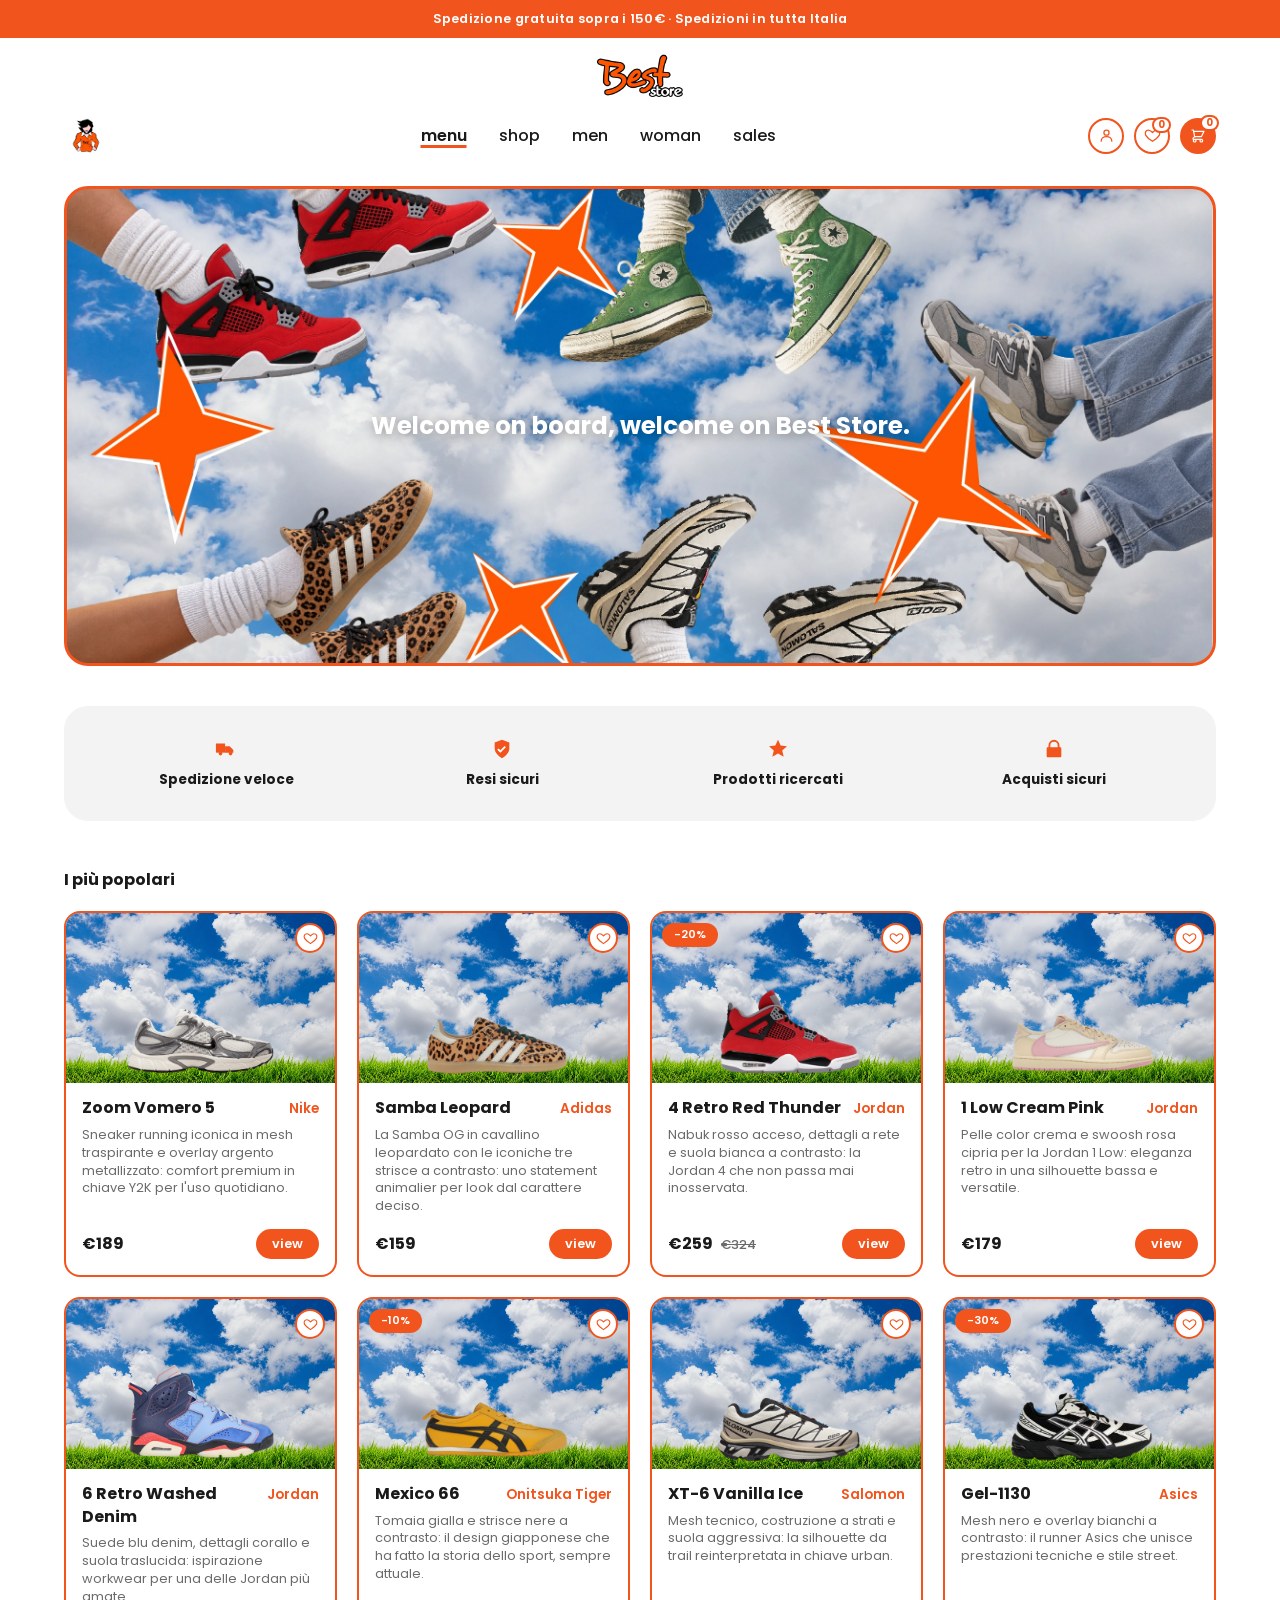
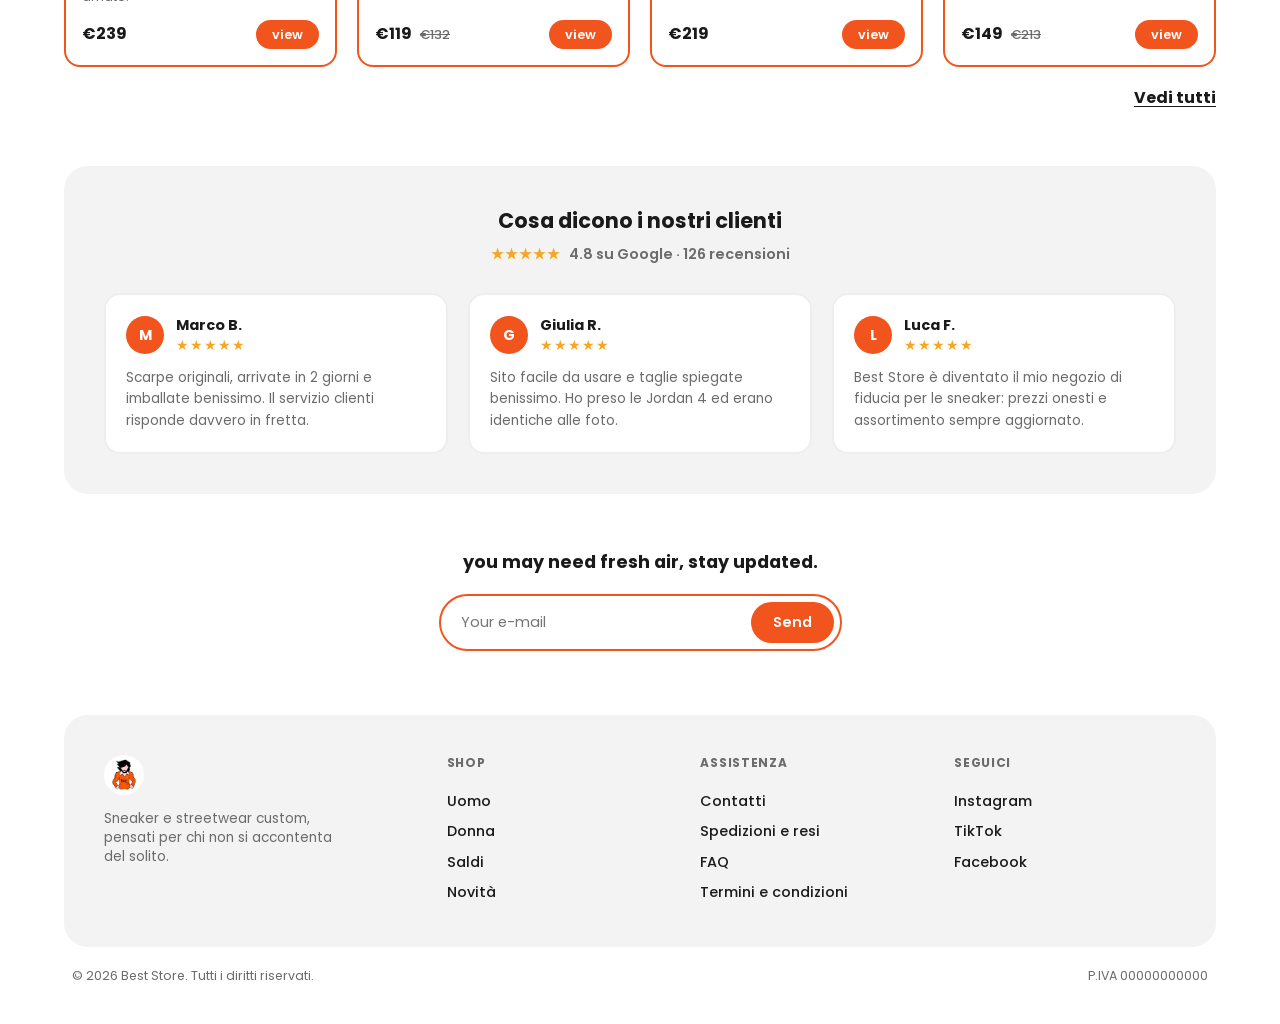
==== commit bc26184b: "Hero piu alta con titolo su una riga, sezioni grigie allineate a hero/footer, icone piene piu piccol" ====
--- a/index.html
+++ b/index.html
@@ -126,21 +126,23 @@
     </section>
 
     <section class="trust-strip container">
-      <div class="trust-item">
-        <span class="trust-icon"><svg viewBox="0 0 24 24" fill="none"><path d="M3 7h11v8H3z" stroke="currentColor" stroke-width="1.8" stroke-linejoin="round"/><path d="M14 10h4l3 3v2h-7z" stroke="currentColor" stroke-width="1.8" stroke-linejoin="round"/><circle cx="7" cy="18" r="1.6" stroke="currentColor" stroke-width="1.8"/><circle cx="17" cy="18" r="1.6" stroke="currentColor" stroke-width="1.8"/></svg></span>
-        <span>Spedizione veloce</span>
-      </div>
-      <div class="trust-item">
-        <span class="trust-icon"><svg viewBox="0 0 24 24" fill="none"><path d="M12 3l7 3v6c0 4.5-3 7.5-7 9-4-1.5-7-4.5-7-9V6l7-3z" stroke="currentColor" stroke-width="1.8" stroke-linejoin="round"/><path d="M9 12l2 2 4-4" stroke="currentColor" stroke-width="1.8" stroke-linecap="round" stroke-linejoin="round"/></svg></span>
-        <span>Resi sicuri</span>
-      </div>
-      <div class="trust-item">
-        <span class="trust-icon"><svg viewBox="0 0 24 24" fill="none"><path d="M12 3l2.6 5.9L21 9.6l-4.7 4.2L17.6 21 12 17.6 6.4 21l1.3-7.2L3 9.6l6.4-0.7L12 3z" stroke="currentColor" stroke-width="1.6" stroke-linejoin="round"/></svg></span>
-        <span>Prodotti ricercati</span>
-      </div>
-      <div class="trust-item">
-        <span class="trust-icon"><svg viewBox="0 0 24 24" fill="none"><rect x="5" y="11" width="14" height="9" rx="2" stroke="currentColor" stroke-width="1.8"/><path d="M8 11V7a4 4 0 018 0v4" stroke="currentColor" stroke-width="1.8" stroke-linecap="round"/></svg></span>
-        <span>Acquisti sicuri</span>
+      <div class="trust-strip-inner">
+        <div class="trust-item">
+          <svg viewBox="0 0 24 24" fill="currentColor"><path d="M1 6h10v10H1z"/><path d="M11 9h5l4 4v3h-9z"/><circle cx="6" cy="17" r="2"/><circle cx="17" cy="17" r="2"/></svg>
+          <span>Spedizione veloce</span>
+        </div>
+        <div class="trust-item">
+          <svg viewBox="0 0 24 24" fill="currentColor"><path d="M12 2l8 3v6c0 5-3.4 8.4-8 11-4.6-2.6-8-6-8-11V5l8-3z"/><path d="M10.2 13.4l-2-2-1.4 1.4 3.4 3.4 6-6-1.4-1.4z" fill="#fff"/></svg>
+          <span>Resi sicuri</span>
+        </div>
+        <div class="trust-item">
+          <svg viewBox="0 0 24 24" fill="currentColor"><path d="M12 2l2.9 6.3 6.9.7-5.2 4.6 1.6 6.8L12 16.9 5.8 20.4l1.6-6.8L2.2 9l6.9-.7z"/></svg>
+          <span>Prodotti ricercati</span>
+        </div>
+        <div class="trust-item">
+          <svg viewBox="0 0 24 24" fill="currentColor"><path d="M6 10V8a6 6 0 1112 0v2h1a1 1 0 011 1v9a1 1 0 01-1 1H5a1 1 0 01-1-1v-9a1 1 0 011-1zm2 0h8V8a4 4 0 10-8 0z"/></svg>
+          <span>Acquisti sicuri</span>
+        </div>
       </div>
     </section>
 
@@ -157,40 +159,42 @@
     </section>
 
     <section class="reviews container">
-      <div class="reviews-header">
-        <h2>Cosa dicono i nostri clienti</h2>
-        <span class="reviews-rating"><span class="stars">★★★★★</span> 4.8 su Google &middot; 126 recensioni</span>
-      </div>
-      <div class="reviews-grid">
-        <div class="review-card">
-          <div class="review-top">
-            <span class="review-avatar">M</span>
-            <div>
-              <div class="review-name">Marco B.</div>
-              <div class="review-stars">★★★★★</div>
-            </div>
-          </div>
-          <p class="review-text">Scarpe originali, arrivate in 2 giorni e imballate benissimo. Il servizio clienti risponde davvero in fretta.</p>
-        </div>
-        <div class="review-card">
-          <div class="review-top">
-            <span class="review-avatar">G</span>
-            <div>
-              <div class="review-name">Giulia R.</div>
-              <div class="review-stars">★★★★★</div>
-            </div>
-          </div>
-          <p class="review-text">Sito facile da usare e taglie spiegate benissimo. Ho preso le Jordan 4 ed erano identiche alle foto.</p>
-        </div>
-        <div class="review-card">
-          <div class="review-top">
-            <span class="review-avatar">L</span>
-            <div>
-              <div class="review-name">Luca F.</div>
-              <div class="review-stars">★★★★★</div>
-            </div>
-          </div>
-          <p class="review-text">Best Store è diventato il mio negozio di fiducia per le sneaker: prezzi onesti e assortimento sempre aggiornato.</p>
+      <div class="reviews-inner">
+        <div class="reviews-header">
+          <h2>Cosa dicono i nostri clienti</h2>
+          <span class="reviews-rating"><span class="stars">★★★★★</span> 4.8 su Google &middot; 126 recensioni</span>
+        </div>
+        <div class="reviews-grid">
+          <div class="review-card">
+            <div class="review-top">
+              <span class="review-avatar">M</span>
+              <div>
+                <div class="review-name">Marco B.</div>
+                <div class="review-stars">★★★★★</div>
+              </div>
+            </div>
+            <p class="review-text">Scarpe originali, arrivate in 2 giorni e imballate benissimo. Il servizio clienti risponde davvero in fretta.</p>
+          </div>
+          <div class="review-card">
+            <div class="review-top">
+              <span class="review-avatar">G</span>
+              <div>
+                <div class="review-name">Giulia R.</div>
+                <div class="review-stars">★★★★★</div>
+              </div>
+            </div>
+            <p class="review-text">Sito facile da usare e taglie spiegate benissimo. Ho preso le Jordan 4 ed erano identiche alle foto.</p>
+          </div>
+          <div class="review-card">
+            <div class="review-top">
+              <span class="review-avatar">L</span>
+              <div>
+                <div class="review-name">Luca F.</div>
+                <div class="review-stars">★★★★★</div>
+              </div>
+            </div>
+            <p class="review-text">Best Store è diventato il mio negozio di fiducia per le sneaker: prezzi onesti e assortimento sempre aggiornato.</p>
+          </div>
         </div>
       </div>
     </section>
--- a/css/style.css
+++ b/css/style.css
@@ -347,33 +347,43 @@
   border: 3px solid var(--orange);
   border-radius: var(--border-radius-lg);
   overflow: hidden;
-  min-height: 360px;
+  min-height: 480px;
   display: flex;
   align-items: center;
   justify-content: center;
   text-align: center;
   padding: 24px;
-  background: url("../images/hero image.webp") center / cover no-repeat;
+  background: url("../images/Hero image - 2.webp") center / cover no-repeat;
 }
 
 .hero-inner h1 {
   color: #ffffff;
-  font-size: clamp(1.4rem, 3vw, 2.2rem);
+  font-size: clamp(1rem, 1.9vw, 1.6rem);
   font-weight: 700;
   text-shadow: 0 2px 12px rgba(0, 0, 0, 0.35);
-  max-width: 640px;
+  white-space: nowrap;
+}
+
+@media (max-width: 900px) {
+  .hero-inner h1 {
+    white-space: normal;
+    max-width: 480px;
+  }
 }
 
 /* Trust strip */
 
 .trust-strip {
+  margin-bottom: 48px;
+}
+
+.trust-strip-inner {
   background: #f3f3f3;
   border-radius: var(--border-radius-lg);
   padding: 32px;
   display: grid;
   grid-template-columns: repeat(4, 1fr);
   gap: 16px;
-  margin-bottom: 48px;
 }
 
 .trust-item {
@@ -381,24 +391,13 @@
   flex-direction: column;
   align-items: center;
   text-align: center;
-  gap: 12px;
-}
-
-.trust-icon {
-  width: 64px;
-  height: 64px;
-  flex-shrink: 0;
-  border-radius: 50%;
-  background: var(--orange);
-  display: flex;
-  align-items: center;
-  justify-content: center;
+  gap: 10px;
 }
 
 .trust-item svg {
-  width: 30px;
-  height: 30px;
-  color: #ffffff;
+  width: 22px;
+  height: 22px;
+  color: var(--orange);
 }
 
 .trust-item span {
@@ -577,10 +576,13 @@
 /* Reviews */
 
 .reviews {
+  margin-bottom: 56px;
+}
+
+.reviews-inner {
   background: #f3f3f3;
   border-radius: var(--border-radius-lg);
   padding: 40px;
-  margin-bottom: 56px;
 }
 
 .reviews-header {
@@ -663,7 +665,7 @@
   .reviews-grid {
     grid-template-columns: 1fr;
   }
-  .trust-strip {
+  .trust-strip-inner {
     grid-template-columns: repeat(2, 1fr);
   }
 }
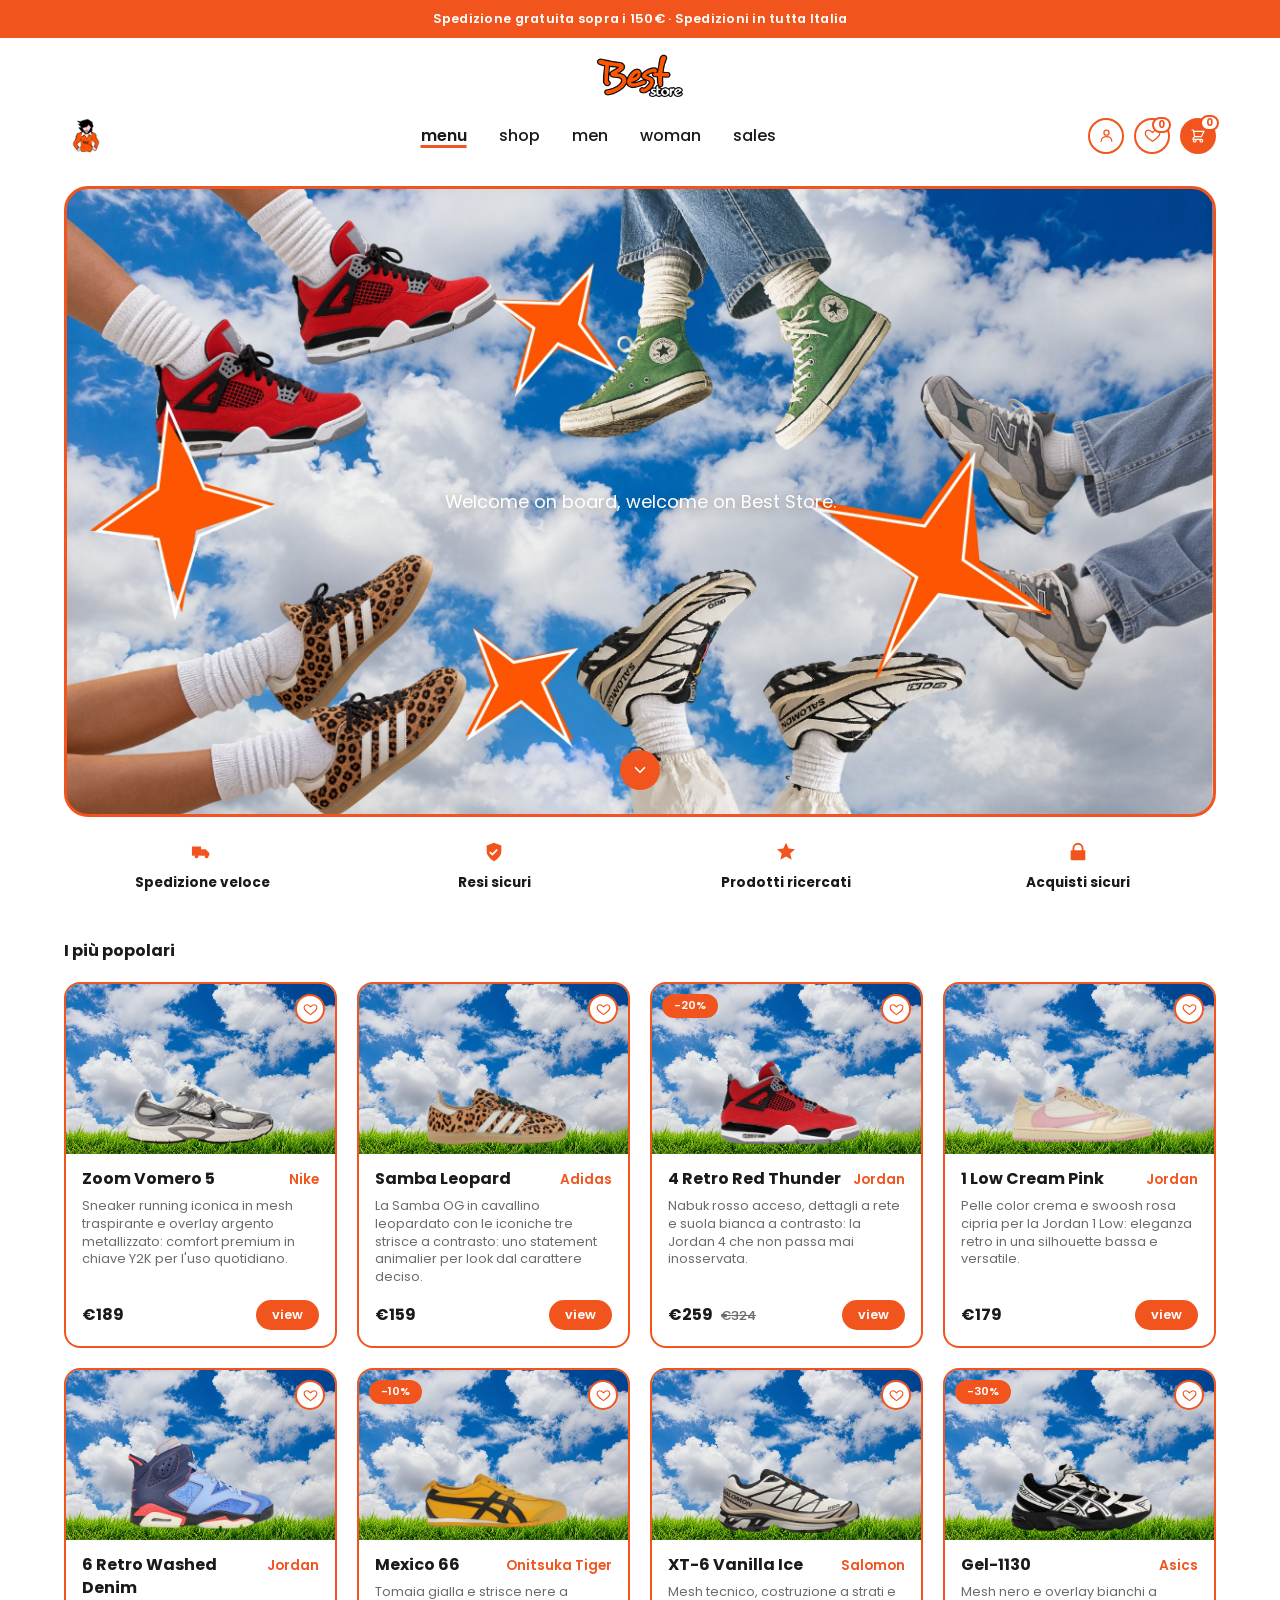
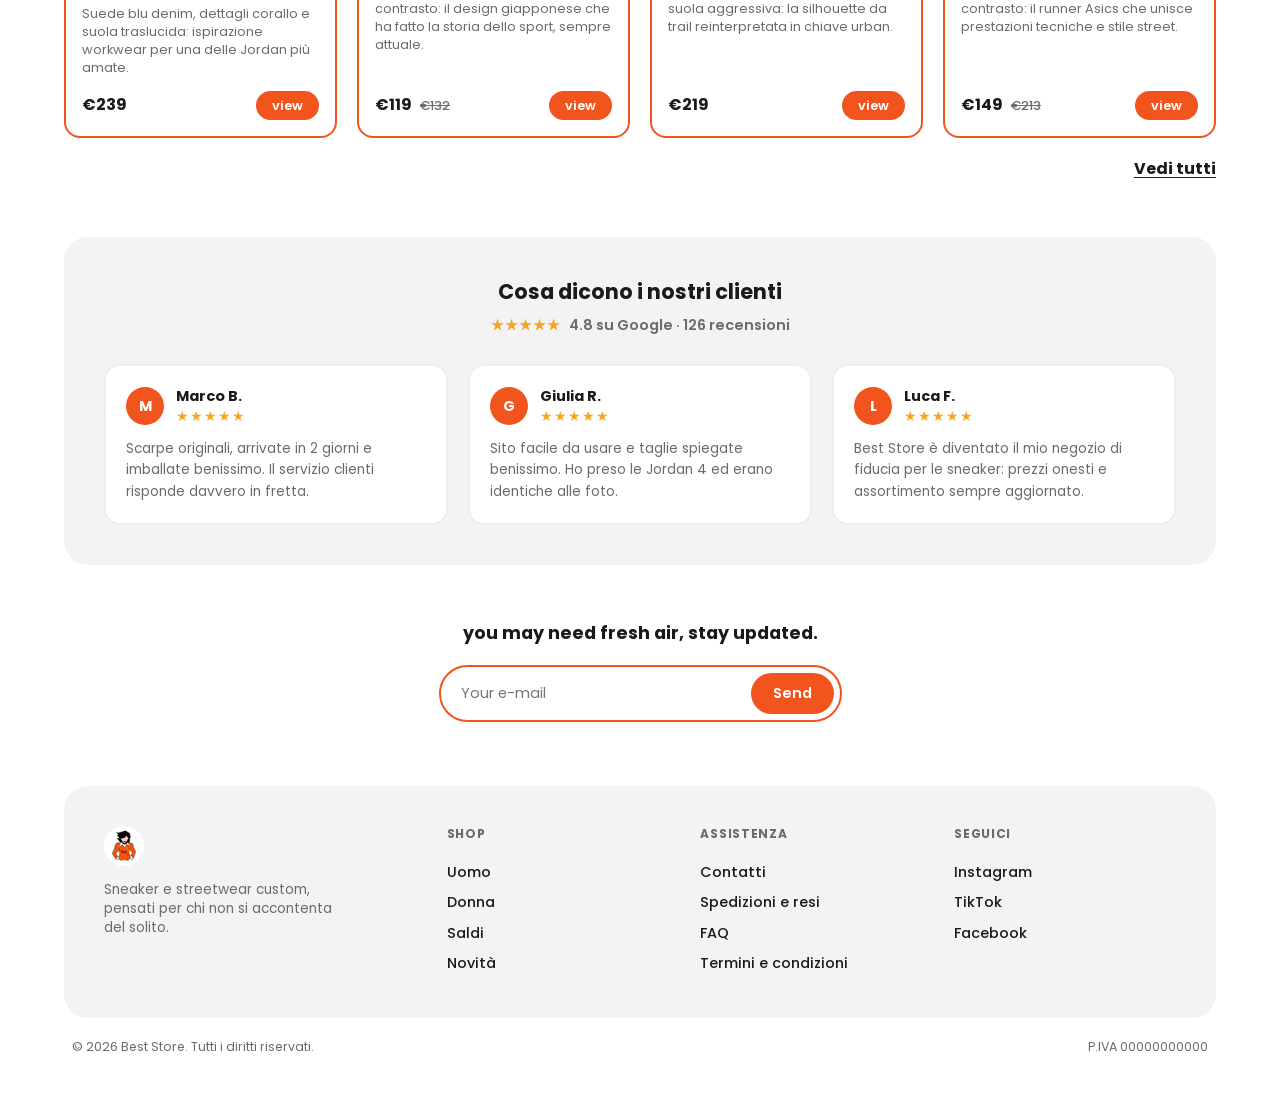
==== commit 15c50b6d: "Hero a tutta viewport, freccia di scroll animata, titolo piu piccolo e non bold" ====
--- a/index.html
+++ b/index.html
@@ -122,10 +122,13 @@
     <section class="hero container">
       <div class="hero-inner">
         <h1>Welcome on board, welcome on Best Store.</h1>
-      </div>
-    </section>
-
-    <section class="trust-strip container">
+        <a href="#below-hero" class="scroll-cue" aria-label="Scorri per vedere di più">
+          <svg viewBox="0 0 24 24" fill="none"><path d="M6 9l6 6 6-6" stroke="#ffffff" stroke-width="2.2" stroke-linecap="round" stroke-linejoin="round"/></svg>
+        </a>
+      </div>
+    </section>
+
+    <section class="trust-strip container" id="below-hero">
       <div class="trust-strip-inner">
         <div class="trust-item">
           <svg viewBox="0 0 24 24" fill="currentColor"><path d="M1 6h10v10H1z"/><path d="M11 9h5l4 4v3h-9z"/><circle cx="6" cy="17" r="2"/><circle cx="17" cy="17" r="2"/></svg>
--- a/css/style.css
+++ b/css/style.css
@@ -12,6 +12,10 @@
   box-sizing: border-box;
   margin: 0;
   padding: 0;
+}
+
+html {
+  scroll-behavior: smooth;
 }
 
 body {
@@ -339,7 +343,7 @@
 /* Hero */
 
 .hero {
-  margin: 8px auto 40px;
+  margin: 8px auto 16px;
 }
 
 .hero-inner {
@@ -358,8 +362,8 @@
 
 .hero-inner h1 {
   color: #ffffff;
-  font-size: clamp(1rem, 1.9vw, 1.6rem);
-  font-weight: 700;
+  font-size: clamp(0.85rem, 1.4vw, 1.25rem);
+  font-weight: 400;
   text-shadow: 0 2px 12px rgba(0, 0, 0, 0.35);
   white-space: nowrap;
 }
@@ -371,6 +375,38 @@
   }
 }
 
+.scroll-cue {
+  position: absolute;
+  bottom: 24px;
+  left: 50%;
+  transform: translateX(-50%);
+  width: 40px;
+  height: 40px;
+  flex-shrink: 0;
+  border-radius: 50%;
+  background: var(--orange);
+  display: flex;
+  align-items: center;
+  justify-content: center;
+  z-index: 2;
+  animation: scrollCueBounce 2s ease-in-out infinite;
+}
+
+.scroll-cue svg {
+  width: 18px;
+  height: 18px;
+}
+
+@keyframes scrollCueBounce {
+  0%,
+  100% {
+    transform: translateX(-50%) translateY(0);
+  }
+  50% {
+    transform: translateX(-50%) translateY(8px);
+  }
+}
+
 /* Trust strip */
 
 .trust-strip {
@@ -378,9 +414,7 @@
 }
 
 .trust-strip-inner {
-  background: #f3f3f3;
-  border-radius: var(--border-radius-lg);
-  padding: 32px;
+  padding: 8px 0 0;
   display: grid;
   grid-template-columns: repeat(4, 1fr);
   gap: 16px;
@@ -1540,3 +1574,244 @@
     text-align: center;
   }
 }
+
+/* Admin */
+
+.admin-header {
+  border-bottom: 2px solid #eee;
+  padding: 16px 0;
+}
+
+.admin-header-inner {
+  display: flex;
+  align-items: center;
+  gap: 16px;
+}
+
+.admin-title {
+  flex: 1;
+  font-weight: 700;
+  font-size: 1rem;
+}
+
+.admin-main {
+  margin: 32px auto 80px;
+}
+
+.admin-toolbar {
+  display: flex;
+  align-items: center;
+  justify-content: space-between;
+  flex-wrap: wrap;
+  gap: 16px;
+  margin-bottom: 24px;
+}
+
+.admin-count {
+  color: var(--text-muted);
+  font-size: 0.9rem;
+}
+
+.admin-toolbar-actions {
+  display: flex;
+  align-items: center;
+  gap: 20px;
+}
+
+.admin-table-wrap {
+  border: 2px solid #eee;
+  border-radius: var(--border-radius-md);
+  overflow: hidden;
+}
+
+.admin-table {
+  width: 100%;
+  border-collapse: collapse;
+}
+
+.admin-table th {
+  text-align: left;
+  font-size: 0.72rem;
+  text-transform: uppercase;
+  letter-spacing: 0.05em;
+  color: var(--text-muted);
+  padding: 14px 16px;
+  background: #fafafa;
+  border-bottom: 2px solid #eee;
+}
+
+.admin-table td {
+  padding: 12px 16px;
+  border-bottom: 1px solid #f0f0f0;
+  font-size: 0.9rem;
+  vertical-align: middle;
+}
+
+.admin-table tr:last-child td {
+  border-bottom: none;
+}
+
+.admin-thumb {
+  width: 48px;
+  height: 48px;
+  object-fit: contain;
+  background: #f6f6f6;
+  border-radius: 8px;
+}
+
+.admin-row-actions {
+  display: flex;
+  gap: 16px;
+  justify-content: flex-end;
+  white-space: nowrap;
+}
+
+/* Admin modal */
+
+.admin-modal-backdrop {
+  position: fixed;
+  inset: 0;
+  background: rgba(0, 0, 0, 0.5);
+  display: flex;
+  align-items: center;
+  justify-content: center;
+  padding: 24px;
+  z-index: 100;
+}
+
+.admin-modal-backdrop[hidden] {
+  display: none;
+}
+
+.admin-modal {
+  background: #ffffff;
+  border-radius: var(--border-radius-lg);
+  width: 100%;
+  max-width: 480px;
+  max-height: 90vh;
+  overflow-y: auto;
+  padding: 28px;
+}
+
+.admin-modal-header {
+  display: flex;
+  align-items: center;
+  justify-content: space-between;
+  margin-bottom: 20px;
+}
+
+.admin-modal-header h2 {
+  font-size: 1.2rem;
+  font-weight: 700;
+}
+
+.admin-modal-close {
+  width: 32px;
+  height: 32px;
+  border-radius: 50%;
+  border: none;
+  background: #f3f3f3;
+  color: var(--text-muted);
+  display: flex;
+  align-items: center;
+  justify-content: center;
+  cursor: pointer;
+}
+
+.admin-modal-close svg {
+  width: 14px;
+  height: 14px;
+}
+
+.admin-form {
+  display: flex;
+  flex-direction: column;
+  gap: 16px;
+}
+
+.admin-form label {
+  display: flex;
+  flex-direction: column;
+  gap: 6px;
+  font-size: 0.8rem;
+  font-weight: 600;
+  color: var(--text-muted);
+}
+
+.admin-form input,
+.admin-form textarea {
+  padding: 12px 14px;
+  border-radius: 12px;
+  border: 2px solid #e0e0e0;
+  font-family: inherit;
+  font-size: 0.95rem;
+  color: var(--text);
+  resize: vertical;
+}
+
+.admin-form input:focus,
+.admin-form textarea:focus {
+  outline: none;
+  border-color: var(--orange);
+}
+
+.admin-form-row {
+  display: grid;
+  grid-template-columns: 1fr 1fr;
+  gap: 12px;
+}
+
+.admin-form-image {
+  display: flex;
+  align-items: center;
+  gap: 16px;
+}
+
+.admin-form-image img,
+.image-placeholder {
+  width: 72px;
+  height: 72px;
+  border-radius: 12px;
+  object-fit: contain;
+  background: #f6f6f6;
+  flex-shrink: 0;
+}
+
+.image-placeholder {
+  display: flex;
+  align-items: center;
+  justify-content: center;
+  text-align: center;
+  font-size: 0.65rem;
+  color: var(--text-muted);
+  border: 2px dashed #e0e0e0;
+  padding: 4px;
+}
+
+.image-placeholder[hidden] {
+  display: none;
+}
+
+.admin-upload-btn {
+  cursor: pointer;
+}
+
+.admin-form-actions {
+  display: flex;
+  align-items: center;
+  justify-content: flex-end;
+  gap: 20px;
+  margin-top: 8px;
+}
+
+@media (max-width: 640px) {
+  .admin-table-wrap {
+    overflow-x: auto;
+  }
+  .admin-table {
+    min-width: 600px;
+  }
+  .admin-form-row {
+    grid-template-columns: 1fr;
+  }
+}
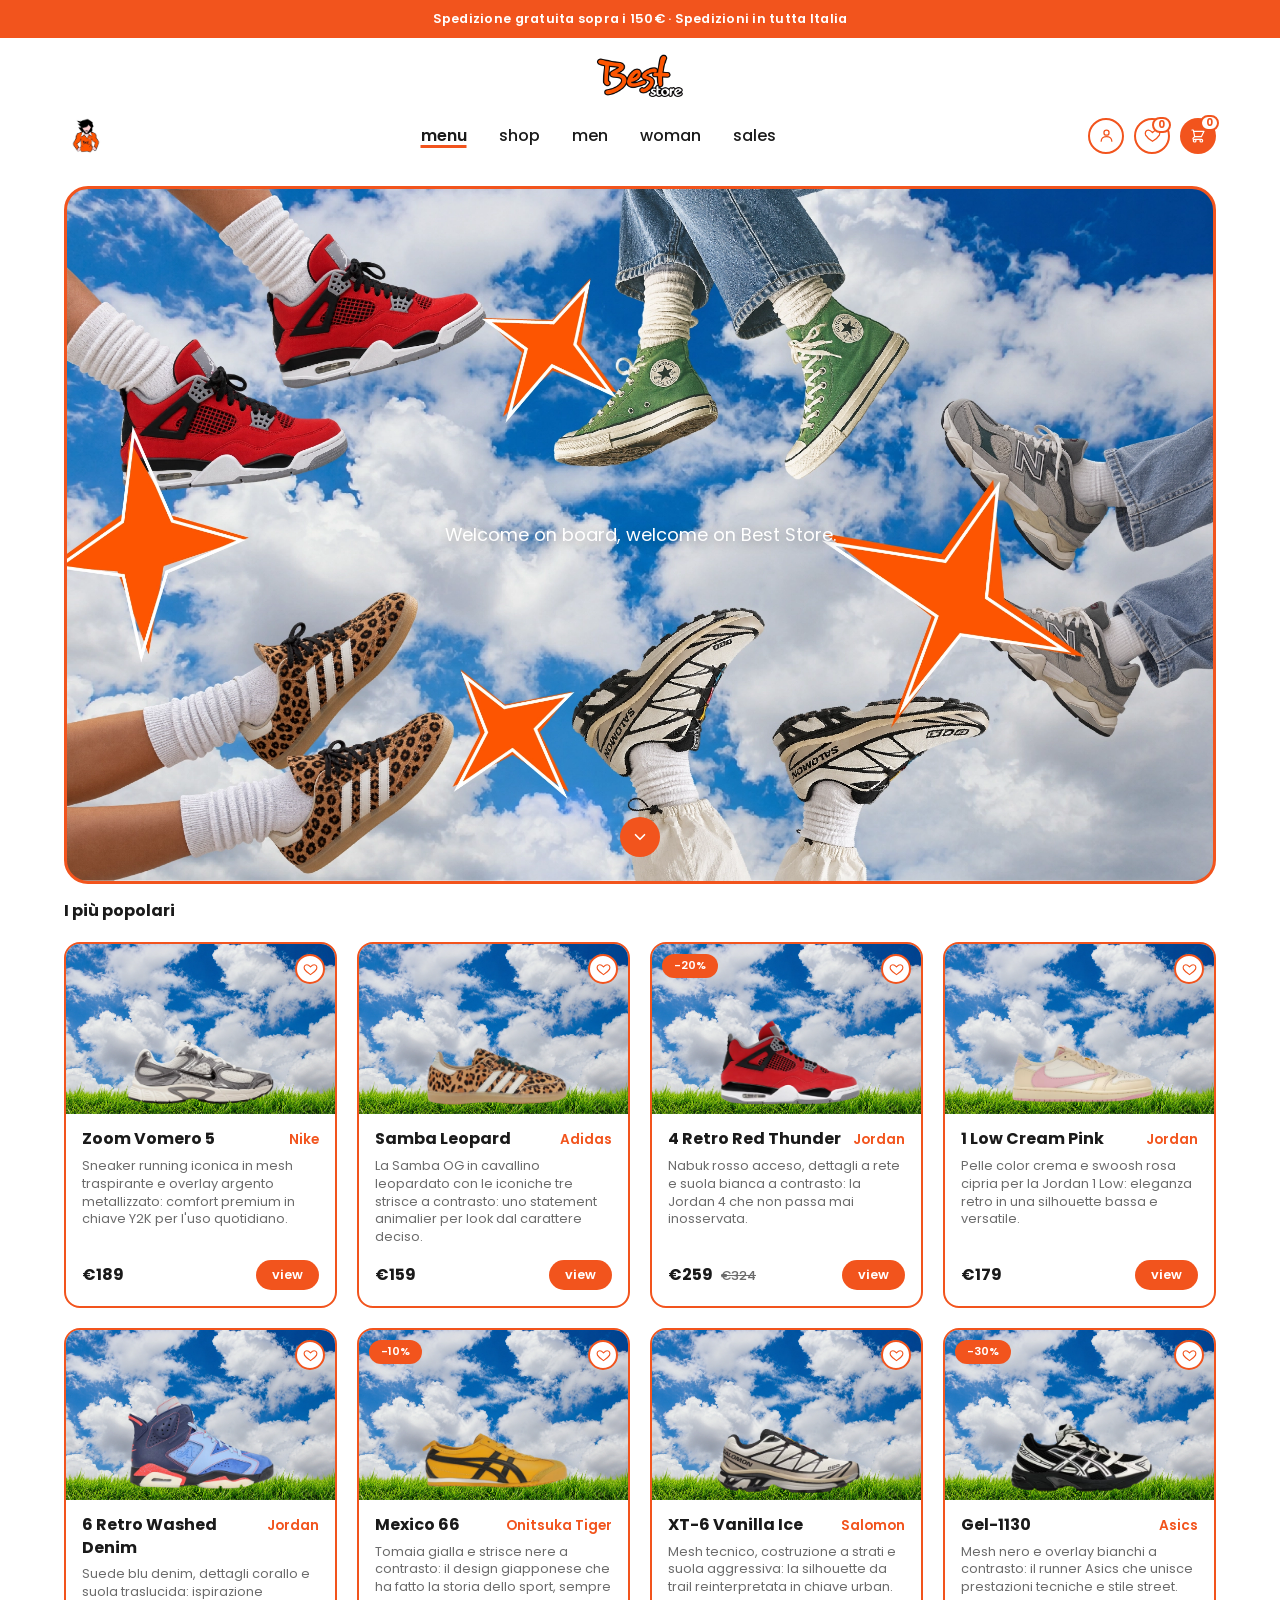
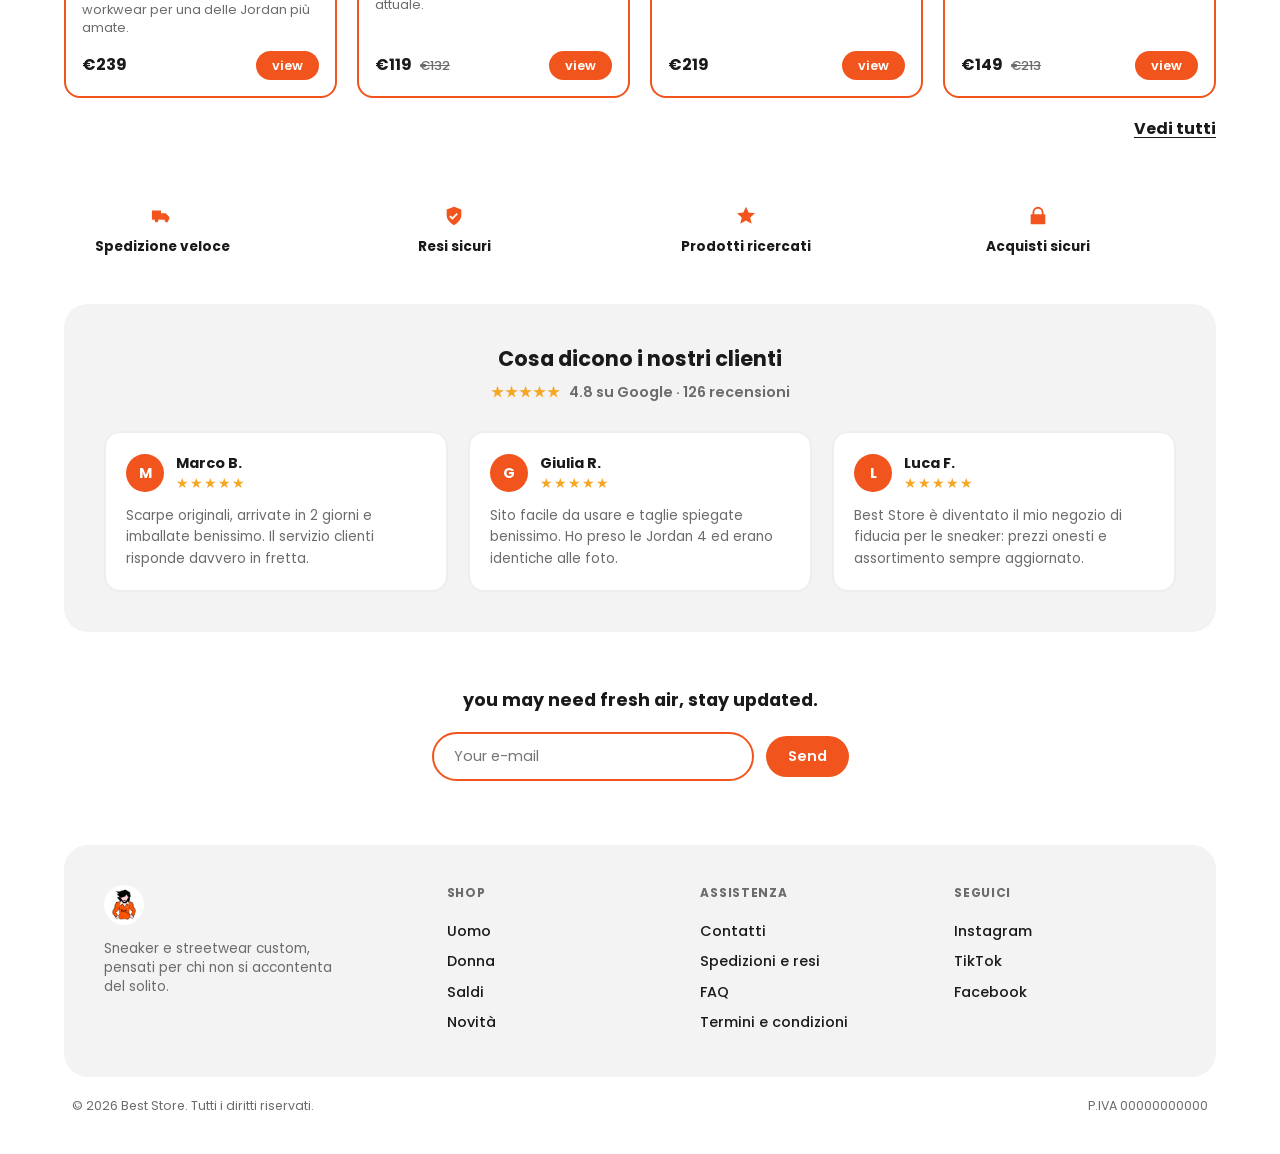
==== commit 02c796d4: "Fascia icone spostata prima delle recensioni, hero a piena viewport, banda mobile su una riga, newsl" ====
--- a/index.html
+++ b/index.html
@@ -128,7 +128,19 @@
       </div>
     </section>
 
-    <section class="trust-strip container" id="below-hero">
+    <section class="products container" id="below-hero">
+      <div class="products-header">
+        <h2 class="section-title">I più popolari</h2>
+      </div>
+
+      <div class="products-grid" id="popular-grid"></div>
+
+      <div class="products-footer">
+        <a href="catalogo.html" class="see-all">Vedi tutti</a>
+      </div>
+    </section>
+
+    <section class="trust-strip container">
       <div class="trust-strip-inner">
         <div class="trust-item">
           <svg viewBox="0 0 24 24" fill="currentColor"><path d="M1 6h10v10H1z"/><path d="M11 9h5l4 4v3h-9z"/><circle cx="6" cy="17" r="2"/><circle cx="17" cy="17" r="2"/></svg>
@@ -146,18 +158,6 @@
           <svg viewBox="0 0 24 24" fill="currentColor"><path d="M6 10V8a6 6 0 1112 0v2h1a1 1 0 011 1v9a1 1 0 01-1 1H5a1 1 0 01-1-1v-9a1 1 0 011-1zm2 0h8V8a4 4 0 10-8 0z"/></svg>
           <span>Acquisti sicuri</span>
         </div>
-      </div>
-    </section>
-
-    <section class="products container">
-      <div class="products-header">
-        <h2 class="section-title">I più popolari</h2>
-      </div>
-
-      <div class="products-grid" id="popular-grid"></div>
-
-      <div class="products-footer">
-        <a href="catalogo.html" class="see-all">Vedi tutti</a>
       </div>
     </section>
 
--- a/css/style.css
+++ b/css/style.css
@@ -207,13 +207,15 @@
   border-radius: var(--border-radius-md);
   overflow: hidden;
   min-height: 140px;
+  border: 2px solid transparent;
   background: url("../images/hero image.webp") center / cover no-repeat;
   padding: 16px;
-  transition: transform 0.2s ease;
+  transition: transform 0.2s ease, border-color 0.2s ease;
 }
 
 .mega-banner:hover {
   transform: scale(1.02);
+  border-color: var(--orange);
 }
 
 .mega-banner::after {
@@ -410,7 +412,7 @@
 /* Trust strip */
 
 .trust-strip {
-  margin-bottom: 48px;
+  margin: 8px 0 48px;
 }
 
 .trust-strip-inner {
@@ -720,18 +722,22 @@
 .newsletter-form {
   display: inline-flex;
   align-items: center;
+  gap: 12px;
+}
+
+.newsletter-form input {
   border: 2px solid var(--orange);
   border-radius: var(--border-radius-pill);
-  padding: 6px 6px 6px 20px;
-  gap: 12px;
-}
-
-.newsletter-form input {
-  border: none;
   outline: none;
   font-family: inherit;
   font-size: 0.9rem;
-  min-width: 220px;
+  padding: 12px 20px;
+  min-width: 240px;
+  transition: border-color 0.2s ease;
+}
+
+.newsletter-form input:focus {
+  border-color: var(--orange-dark);
 }
 
 /* Footer */
@@ -1014,6 +1020,62 @@
   background: #ffffff;
 }
 
+.color-panel {
+  display: grid;
+  grid-template-columns: repeat(5, 1fr);
+  gap: 10px;
+  min-width: 200px;
+  padding: 14px;
+}
+
+.color-swatch {
+  position: relative;
+  width: 32px;
+  height: 32px;
+  border-radius: 50%;
+  border: 2px solid #e6e6e6;
+  cursor: pointer;
+  padding: 0;
+  transition: transform 0.15s ease, border-color 0.15s ease;
+}
+
+.color-swatch:hover {
+  transform: scale(1.08);
+}
+
+.color-swatch input {
+  position: absolute;
+  inset: 0;
+  margin: 0;
+  opacity: 0;
+  cursor: pointer;
+}
+
+.color-swatch:has(input:checked) {
+  border-color: var(--orange);
+  box-shadow: 0 0 0 2px rgba(242, 84, 29, 0.25);
+}
+
+.color-swatch.beige {
+  background: linear-gradient(135deg, #efe2c9, #c8ad82);
+}
+
+.color-swatch.red-pink {
+  background: linear-gradient(135deg, #ff7a7a, #ffbdd2);
+}
+
+.color-swatch.green {
+  background: linear-gradient(135deg, #c3edA6, #74b26a);
+}
+
+.color-swatch.black-grey {
+  background: linear-gradient(135deg, #2b2b2b, #8a8a8a);
+}
+
+.color-swatch.white-grey {
+  background: linear-gradient(135deg, #ffffff, #c6c6c6);
+}
+
 .price-panel {
   min-width: 240px;
   padding: 18px 16px;
@@ -1549,6 +1611,13 @@
 }
 
 @media (max-width: 560px) {
+  .announcement-bar {
+    font-size: 0.66rem;
+    padding: 8px 10px;
+    white-space: nowrap;
+    overflow: hidden;
+    text-overflow: ellipsis;
+  }
   .header-inner {
     flex-wrap: wrap;
   }
@@ -1562,8 +1631,18 @@
     grid-template-columns: 1fr;
   }
   .newsletter-form {
-    flex-wrap: wrap;
-    justify-content: center;
+    flex-direction: column;
+    align-items: stretch;
+    width: 100%;
+    max-width: 320px;
+    margin: 0 auto;
+  }
+  .newsletter-form input {
+    width: 100%;
+    min-width: 0;
+  }
+  .newsletter-form .btn {
+    width: 100%;
   }
   .footer-top {
     grid-template-columns: 1fr;
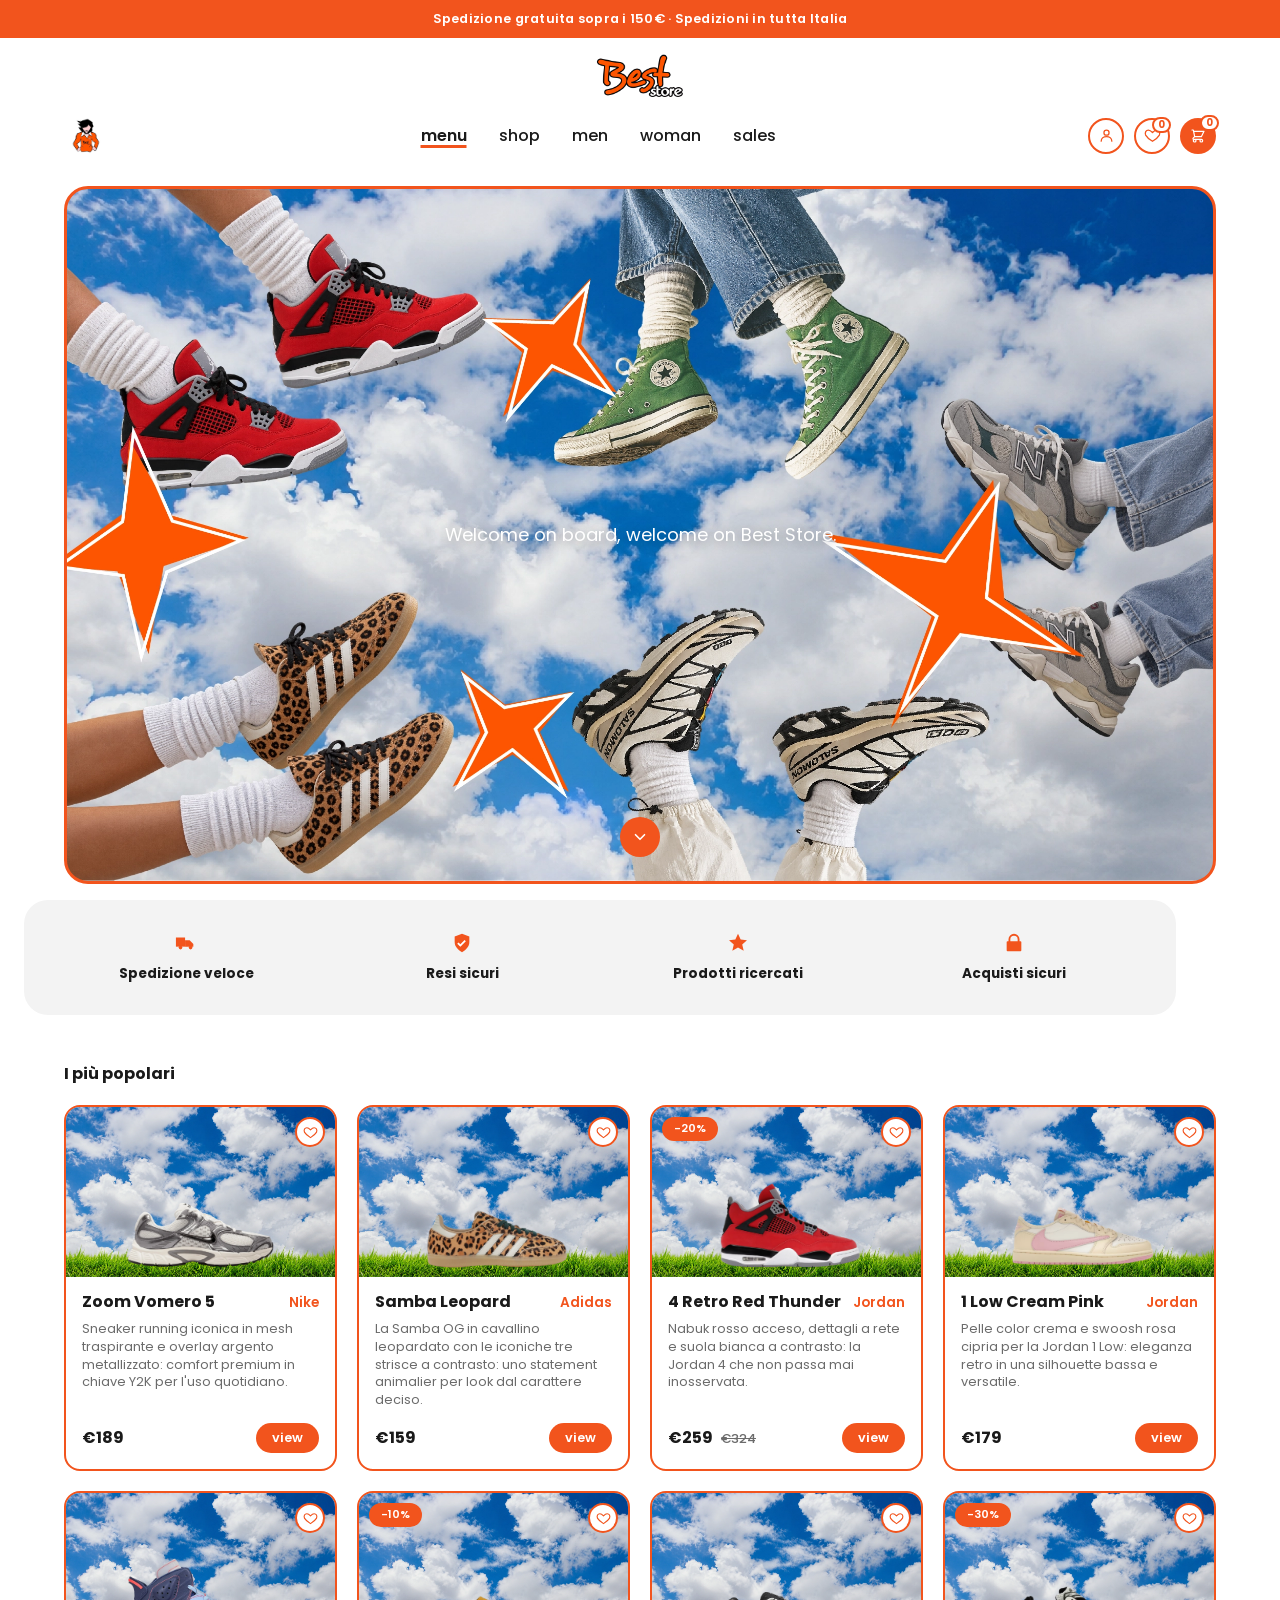
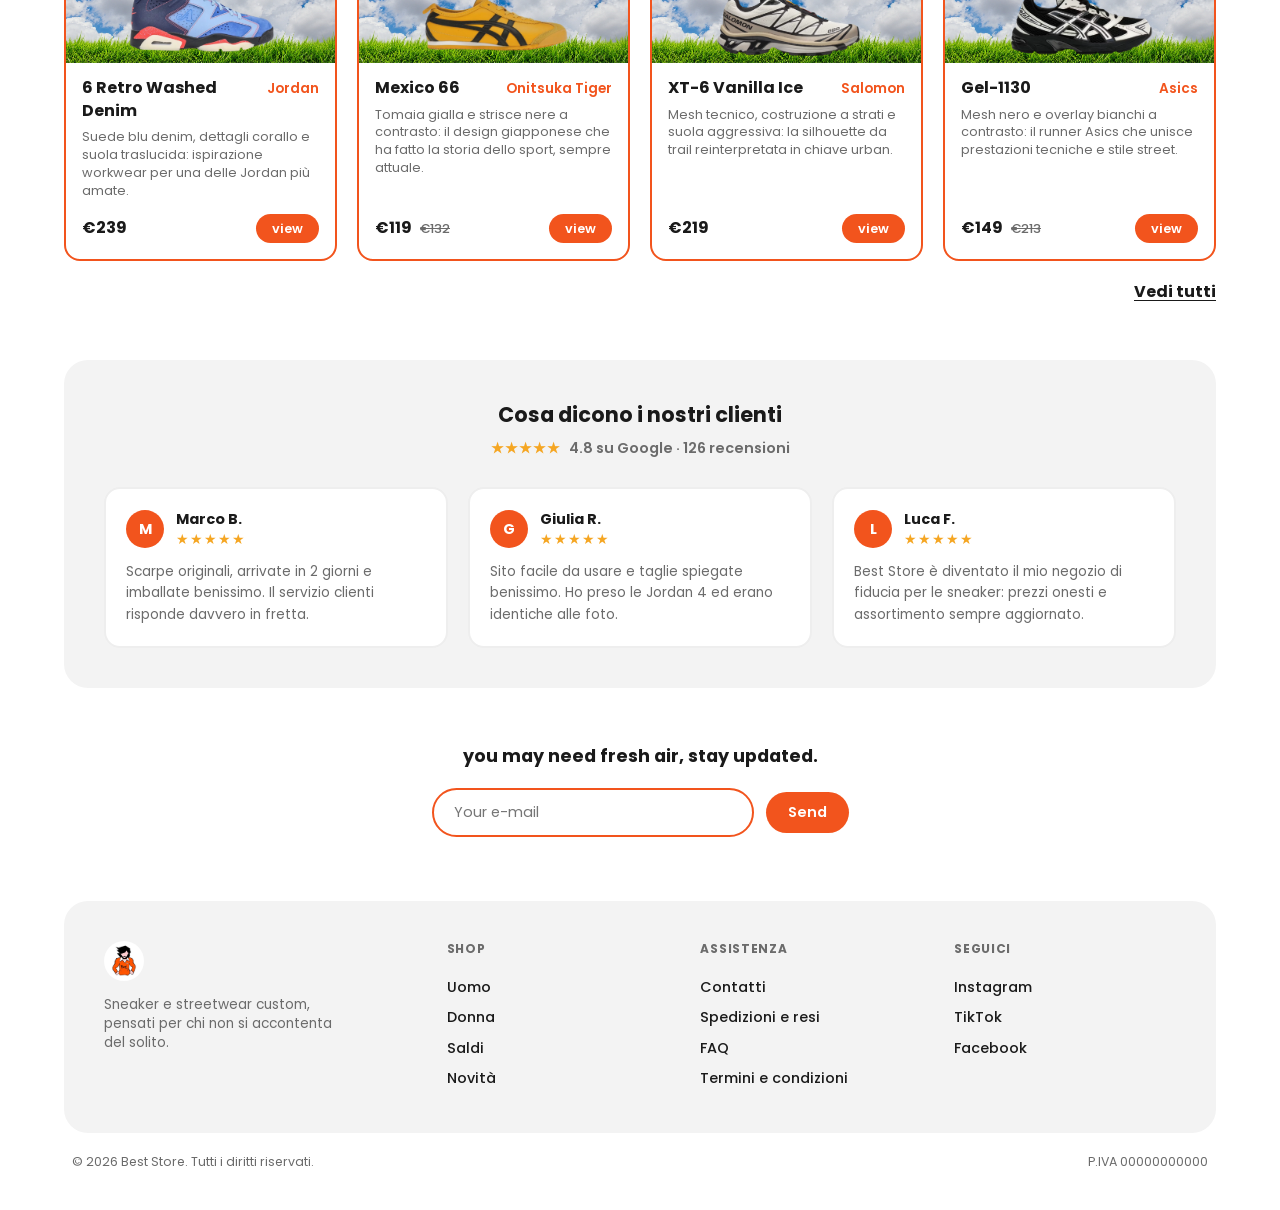
==== commit b1d70b64: "Sistema categoria/genere reale sui prodotti, area staff con tab Prodotti/Disposizione e riordino dra" ====
--- a/index.html
+++ b/index.html
@@ -128,7 +128,28 @@
       </div>
     </section>
 
-    <section class="products container" id="below-hero">
+    <section class="trust-strip container" id="below-hero">
+      <div class="trust-strip-inner">
+        <div class="trust-item">
+          <svg viewBox="0 0 24 24" fill="currentColor"><path d="M1 6h10v10H1z"/><path d="M11 9h5l4 4v3h-9z"/><circle cx="6" cy="17" r="2"/><circle cx="17" cy="17" r="2"/></svg>
+          <span>Spedizione veloce</span>
+        </div>
+        <div class="trust-item">
+          <svg viewBox="0 0 24 24" fill="currentColor"><path d="M12 2l8 3v6c0 5-3.4 8.4-8 11-4.6-2.6-8-6-8-11V5l8-3z"/><path d="M10.2 13.4l-2-2-1.4 1.4 3.4 3.4 6-6-1.4-1.4z" fill="#fff"/></svg>
+          <span>Resi sicuri</span>
+        </div>
+        <div class="trust-item">
+          <svg viewBox="0 0 24 24" fill="currentColor"><path d="M12 2l2.9 6.3 6.9.7-5.2 4.6 1.6 6.8L12 16.9 5.8 20.4l1.6-6.8L2.2 9l6.9-.7z"/></svg>
+          <span>Prodotti ricercati</span>
+        </div>
+        <div class="trust-item">
+          <svg viewBox="0 0 24 24" fill="currentColor"><path d="M6 10V8a6 6 0 1112 0v2h1a1 1 0 011 1v9a1 1 0 01-1 1H5a1 1 0 01-1-1v-9a1 1 0 011-1zm2 0h8V8a4 4 0 10-8 0z"/></svg>
+          <span>Acquisti sicuri</span>
+        </div>
+      </div>
+    </section>
+
+    <section class="products container">
       <div class="products-header">
         <h2 class="section-title">I più popolari</h2>
       </div>
@@ -137,27 +158,6 @@
 
       <div class="products-footer">
         <a href="catalogo.html" class="see-all">Vedi tutti</a>
-      </div>
-    </section>
-
-    <section class="trust-strip container">
-      <div class="trust-strip-inner">
-        <div class="trust-item">
-          <svg viewBox="0 0 24 24" fill="currentColor"><path d="M1 6h10v10H1z"/><path d="M11 9h5l4 4v3h-9z"/><circle cx="6" cy="17" r="2"/><circle cx="17" cy="17" r="2"/></svg>
-          <span>Spedizione veloce</span>
-        </div>
-        <div class="trust-item">
-          <svg viewBox="0 0 24 24" fill="currentColor"><path d="M12 2l8 3v6c0 5-3.4 8.4-8 11-4.6-2.6-8-6-8-11V5l8-3z"/><path d="M10.2 13.4l-2-2-1.4 1.4 3.4 3.4 6-6-1.4-1.4z" fill="#fff"/></svg>
-          <span>Resi sicuri</span>
-        </div>
-        <div class="trust-item">
-          <svg viewBox="0 0 24 24" fill="currentColor"><path d="M12 2l2.9 6.3 6.9.7-5.2 4.6 1.6 6.8L12 16.9 5.8 20.4l1.6-6.8L2.2 9l6.9-.7z"/></svg>
-          <span>Prodotti ricercati</span>
-        </div>
-        <div class="trust-item">
-          <svg viewBox="0 0 24 24" fill="currentColor"><path d="M6 10V8a6 6 0 1112 0v2h1a1 1 0 011 1v9a1 1 0 01-1 1H5a1 1 0 01-1-1v-9a1 1 0 011-1zm2 0h8V8a4 4 0 10-8 0z"/></svg>
-          <span>Acquisti sicuri</span>
-        </div>
       </div>
     </section>
 
--- a/css/style.css
+++ b/css/style.css
@@ -412,11 +412,13 @@
 /* Trust strip */
 
 .trust-strip {
-  margin: 8px 0 48px;
+  margin: 0 0 48px;
 }
 
 .trust-strip-inner {
-  padding: 8px 0 0;
+  background: #f3f3f3;
+  border-radius: var(--border-radius-lg);
+  padding: 32px;
   display: grid;
   grid-template-columns: repeat(4, 1fr);
   gap: 16px;
@@ -1677,6 +1679,144 @@
   margin: 32px auto 80px;
 }
 
+.admin-tabs {
+  display: flex;
+  gap: 24px;
+  border-bottom: 2px solid #eee;
+  margin-bottom: 28px;
+}
+
+.admin-tab {
+  padding: 10px 2px;
+  margin-bottom: -2px;
+  border: none;
+  background: none;
+  font-family: inherit;
+  font-weight: 700;
+  font-size: 0.95rem;
+  color: var(--text-muted);
+  cursor: pointer;
+  border-bottom: 2px solid transparent;
+  transition: color 0.2s ease, border-color 0.2s ease;
+}
+
+.admin-tab:hover {
+  color: var(--text);
+}
+
+.admin-tab.active {
+  color: var(--text);
+  border-bottom-color: var(--orange);
+}
+
+.disposizione-tabs {
+  display: flex;
+  flex-wrap: wrap;
+  gap: 8px;
+}
+
+.chip-tab {
+  padding: 8px 16px;
+  border-radius: var(--border-radius-pill);
+  border: 2px solid #e0e0e0;
+  background: #ffffff;
+  font-family: inherit;
+  font-weight: 600;
+  font-size: 0.78rem;
+  color: var(--text);
+  cursor: pointer;
+  transition: border-color 0.2s ease, color 0.2s ease, background 0.2s ease;
+}
+
+.chip-tab:hover {
+  border-color: var(--orange);
+  color: var(--orange);
+}
+
+.chip-tab.active {
+  border-color: var(--orange);
+  background: var(--orange);
+  color: #ffffff;
+}
+
+.disposizione-sort {
+  padding: 8px 14px;
+  border-radius: var(--border-radius-pill);
+  border: 2px solid #e0e0e0;
+  font-family: inherit;
+  font-weight: 600;
+  font-size: 0.78rem;
+  background: #ffffff;
+  cursor: pointer;
+}
+
+.disposizione-hint {
+  font-size: 0.82rem;
+  color: var(--text-muted);
+  margin-bottom: 20px;
+}
+
+.order-list {
+  display: flex;
+  flex-direction: column;
+  gap: 10px;
+}
+
+.order-item {
+  display: flex;
+  align-items: center;
+  gap: 14px;
+  border: 2px solid #eee;
+  border-radius: var(--border-radius-md);
+  padding: 10px 14px;
+  background: #ffffff;
+  cursor: grab;
+  transition: border-color 0.2s ease, opacity 0.2s ease;
+}
+
+.order-item:hover {
+  border-color: var(--orange);
+}
+
+.order-item.dragging {
+  opacity: 0.35;
+}
+
+.order-item .order-num {
+  width: 22px;
+  flex-shrink: 0;
+  text-align: center;
+  font-weight: 700;
+  font-size: 0.8rem;
+  color: var(--orange);
+}
+
+.order-item .drag-handle {
+  flex-shrink: 0;
+  color: var(--text-muted);
+}
+
+.order-item img {
+  width: 42px;
+  height: 42px;
+  object-fit: contain;
+  background: #f6f6f6;
+  border-radius: 8px;
+  flex-shrink: 0;
+}
+
+.order-info {
+  display: flex;
+  flex-direction: column;
+  gap: 2px;
+  font-size: 0.85rem;
+}
+
+.order-tags {
+  font-size: 0.72rem;
+  color: var(--text-muted);
+}
+
 .admin-toolbar {
   display: flex;
   align-items: center;
@@ -1818,6 +1958,7 @@
 }
 
 .admin-form input,
+.admin-form select,
 .admin-form textarea {
   padding: 12px 14px;
   border-radius: 12px;
@@ -1825,10 +1966,12 @@
   font-family: inherit;
   font-size: 0.95rem;
   color: var(--text);
+  background: #ffffff;
   resize: vertical;
 }
 
 .admin-form input:focus,
+.admin-form select:focus,
 .admin-form textarea:focus {
   outline: none;
   border-color: var(--orange);
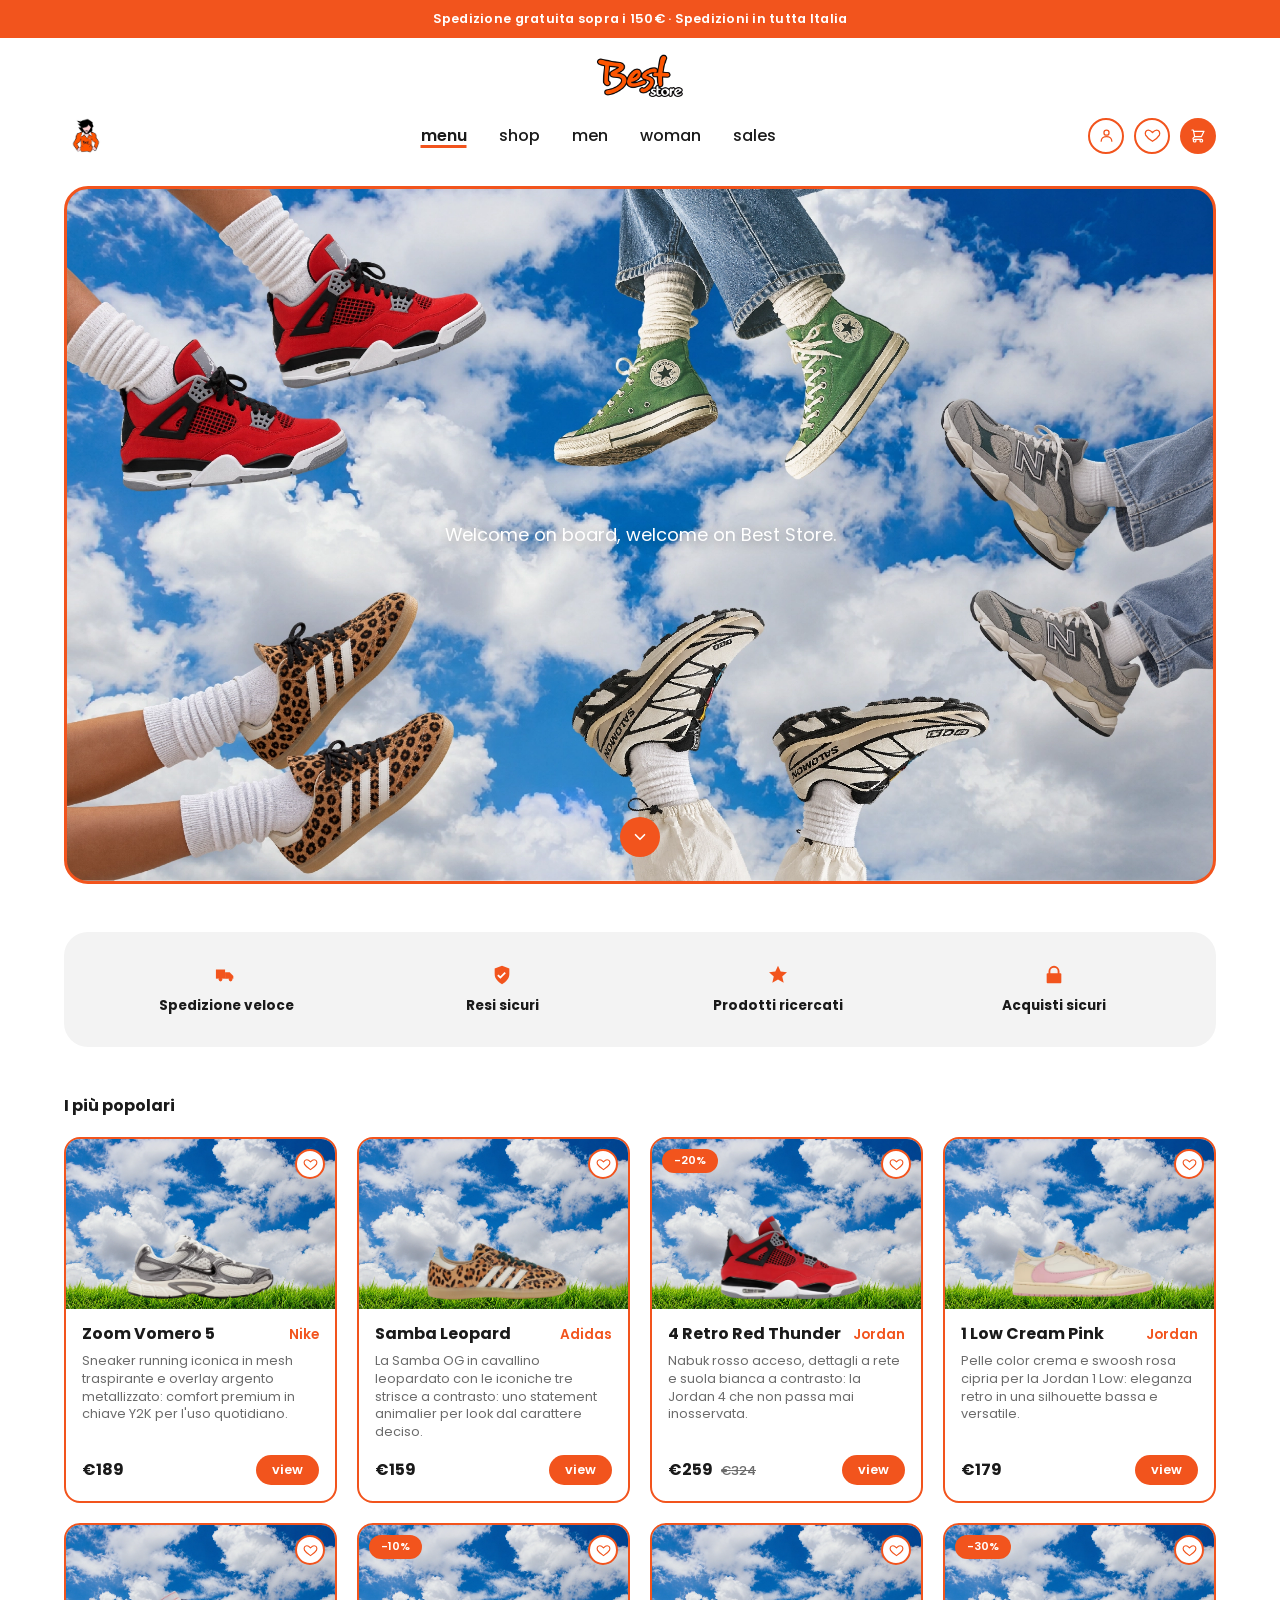
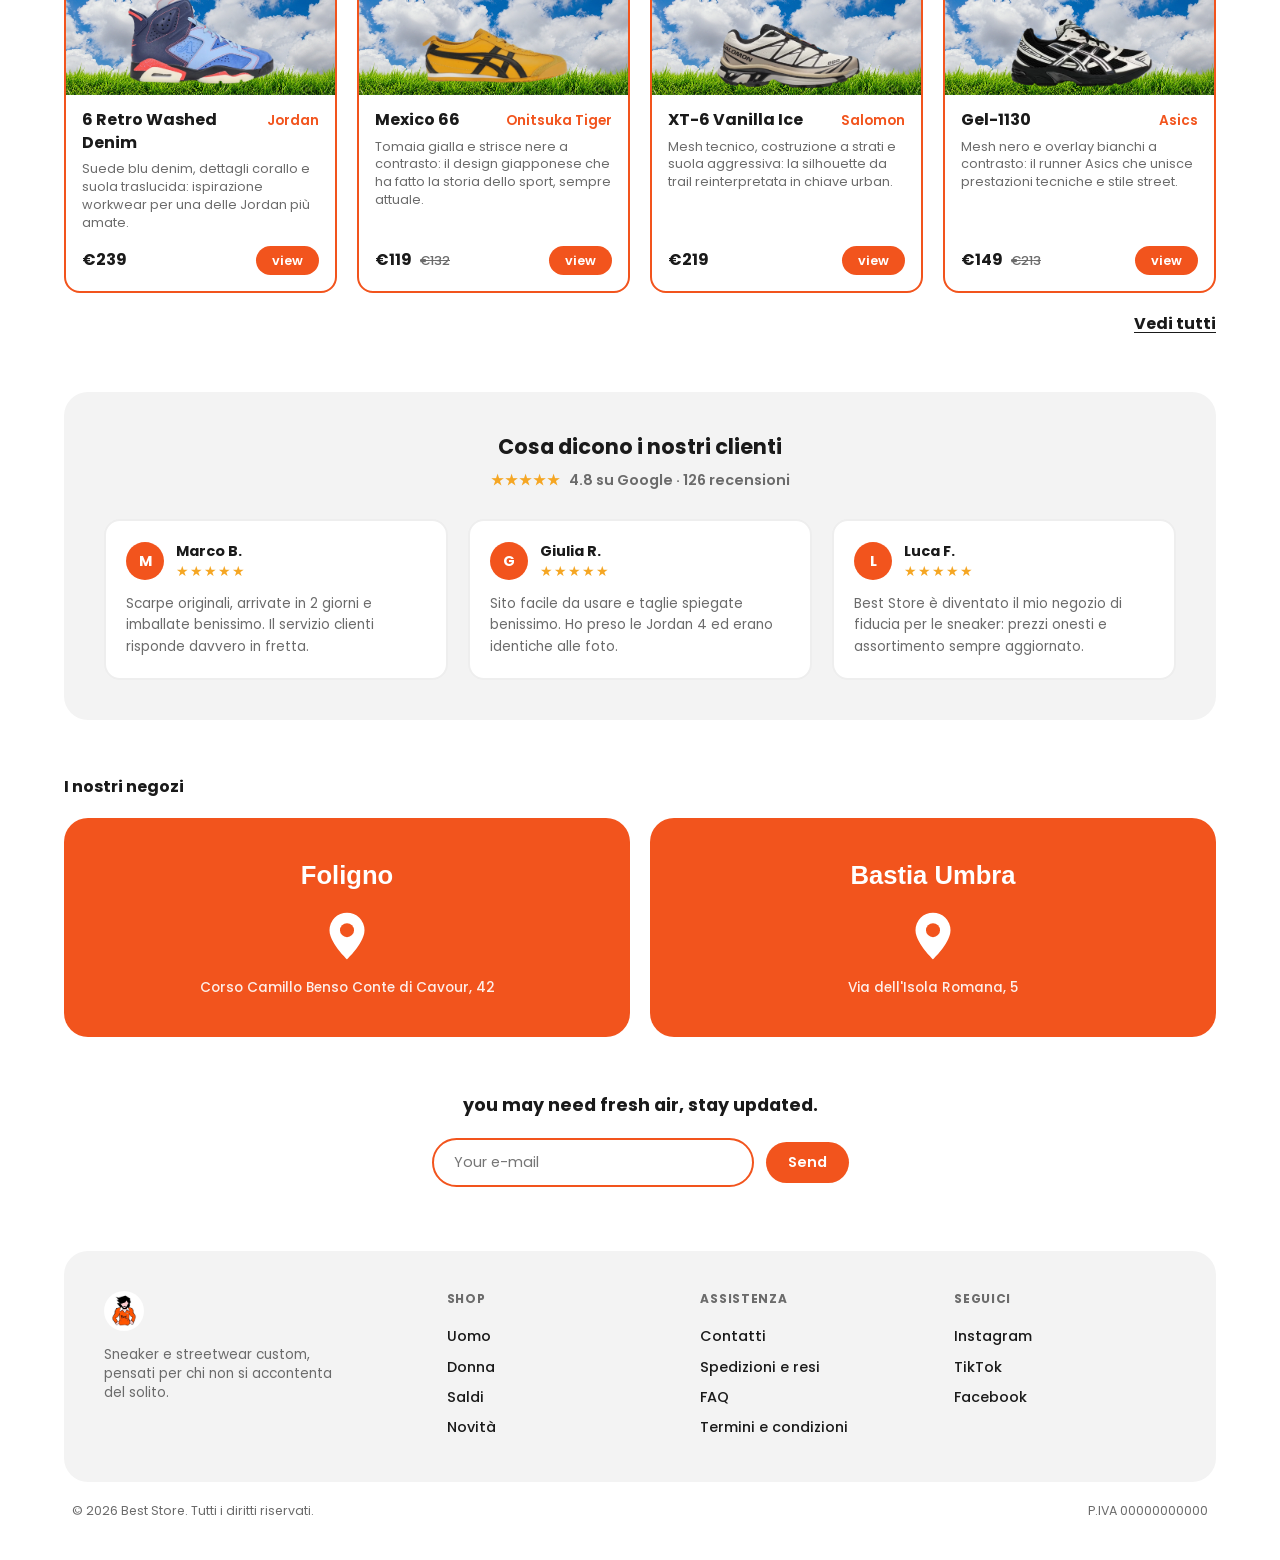
==== commit 1d39a3a4: "Add content pages, homepage stores section, and admin orders - Add contatti.html (chi siamo, indiriz" ====
--- a/index.html
+++ b/index.html
@@ -202,6 +202,24 @@
       </div>
     </section>
 
+    <section class="stores container">
+      <div class="products-header">
+        <h2 class="section-title">I nostri negozi</h2>
+      </div>
+      <div class="stores-grid">
+        <a href="contatti.html" class="store-card">
+          <span class="store-card-city">Foligno</span>
+          <svg class="store-card-pin" viewBox="0 0 24 24" fill="none"><path d="M12 22s7.5-7.05 7.5-12.5A7.5 7.5 0 004.5 9.5C4.5 14.95 12 22 12 22z" fill="#fff"/><circle cx="12" cy="9.5" r="3" fill="var(--orange)"/></svg>
+          <span class="store-card-street">Corso Camillo Benso Conte di Cavour, 42</span>
+        </a>
+        <a href="contatti.html" class="store-card">
+          <span class="store-card-city">Bastia Umbra</span>
+          <svg class="store-card-pin" viewBox="0 0 24 24" fill="none"><path d="M12 22s7.5-7.05 7.5-12.5A7.5 7.5 0 004.5 9.5C4.5 14.95 12 22 12 22z" fill="#fff"/><circle cx="12" cy="9.5" r="3" fill="var(--orange)"/></svg>
+          <span class="store-card-street">Via dell'Isola Romana, 5</span>
+        </a>
+      </div>
+    </section>
+
     <section class="newsletter container">
       <h2>you may need fresh air, stay updated.</h2>
       <form class="newsletter-form">
@@ -226,10 +244,10 @@
       </div>
       <div class="footer-col">
         <h4>Assistenza</h4>
-        <a href="#">Contatti</a>
-        <a href="#">Spedizioni e resi</a>
-        <a href="#">FAQ</a>
-        <a href="#">Termini e condizioni</a>
+        <a href="contatti.html">Contatti</a>
+        <a href="spedizioni.html">Spedizioni e resi</a>
+        <a href="faq.html">FAQ</a>
+        <a href="termini.html">Termini e condizioni</a>
       </div>
       <div class="footer-col">
         <h4>Seguici</h4>
--- a/css/style.css
+++ b/css/style.css
@@ -172,13 +172,15 @@
   z-index: 50;
   opacity: 0;
   visibility: hidden;
-  transition: opacity 0.15s ease, visibility 0s linear 0.35s;
+  transform: translateY(-12px);
+  transition: opacity 0.25s ease, transform 0.25s cubic-bezier(0.22, 1, 0.36, 1), visibility 0s linear 0.35s;
 }
 
 .nav-item:hover .mega-panel {
   opacity: 1;
   visibility: visible;
-  transition: opacity 0.15s ease, visibility 0s linear 0s;
+  transform: translateY(0);
+  transition: opacity 0.25s ease, transform 0.25s cubic-bezier(0.22, 1, 0.36, 1), visibility 0s linear 0s;
 }
 
 /* invisible bridge so moving the cursor from the link into the panel
@@ -207,15 +209,15 @@
   border-radius: var(--border-radius-md);
   overflow: hidden;
   min-height: 140px;
-  border: 2px solid transparent;
+  box-shadow: 0 0 0 2px transparent;
   background: url("../images/hero image.webp") center / cover no-repeat;
   padding: 16px;
-  transition: transform 0.2s ease, border-color 0.2s ease;
+  transition: transform 0.2s ease, box-shadow 0.2s ease;
 }
 
 .mega-banner:hover {
   transform: scale(1.02);
-  border-color: var(--orange);
+  box-shadow: 0 0 0 2px var(--orange);
 }
 
 .mega-banner::after {
@@ -314,6 +316,10 @@
   justify-content: center;
 }
 
+.cart-count[hidden] {
+  display: none;
+}
+
 .account-btn,
 .wishlist-header-btn {
   position: relative;
@@ -345,7 +351,7 @@
 /* Hero */
 
 .hero {
-  margin: 8px auto 16px;
+  margin: 8px auto 48px;
 }
 
 .hero-inner {
@@ -359,7 +365,7 @@
   justify-content: center;
   text-align: center;
   padding: 24px;
-  background: url("../images/Hero image - 2.webp") center / cover no-repeat;
+  background: url("../images/Hero Image - 3.webp") center / cover no-repeat;
 }
 
 .hero-inner h1 {
@@ -412,7 +418,7 @@
 /* Trust strip */
 
 .trust-strip {
-  margin: 0 0 48px;
+  margin-bottom: 48px;
 }
 
 .trust-strip-inner {
@@ -708,6 +714,59 @@
   }
 }
 
+/* Stores (home) */
+
+.stores {
+  margin-bottom: 56px;
+}
+
+.stores-grid {
+  display: grid;
+  grid-template-columns: 1fr 1fr;
+  gap: 20px;
+}
+
+.store-card {
+  background: var(--orange);
+  border-radius: var(--border-radius-lg);
+  padding: 40px 24px;
+  display: flex;
+  flex-direction: column;
+  align-items: center;
+  text-align: center;
+  gap: 14px;
+  transition: transform 0.15s ease, background 0.2s ease;
+}
+
+.store-card:hover {
+  background: var(--orange-dark);
+  transform: scale(1.015);
+}
+
+.store-card-city {
+  color: #ffffff;
+  font-size: 1.6rem;
+  font-weight: 800;
+}
+
+.store-card-pin {
+  width: 56px;
+  height: 56px;
+}
+
+.store-card-street {
+  color: #ffffff;
+  font-size: 0.85rem;
+  font-weight: 500;
+  opacity: 0.9;
+}
+
+@media (max-width: 900px) {
+  .stores-grid {
+    grid-template-columns: 1fr;
+  }
+}
+
 /* Newsletter */
 
 .newsletter {
@@ -809,47 +868,6 @@
 }
 
 /* Catalog / shop */
-
-.catalog-hero {
-  margin: 8px auto 32px;
-}
-
-.catalog-hero-inner {
-  position: relative;
-  border: 3px solid var(--orange);
-  border-radius: var(--border-radius-lg);
-  overflow: hidden;
-  min-height: 180px;
-  display: flex;
-  align-items: center;
-  justify-content: center;
-  text-align: center;
-  padding: 24px;
-  background: url("../images/hero image.webp") center / cover no-repeat;
-}
-
-.catalog-hero-inner::after {
-  content: "";
-  position: absolute;
-  inset: 0;
-}
-
-.catalog-hero-inner.tint-blue::after {
-  background: rgba(37, 99, 235, 0.45);
-}
-
-.catalog-hero-inner.tint-pink::after {
-  background: rgba(236, 72, 153, 0.45);
-}
-
-.catalog-hero-inner h1 {
-  position: relative;
-  z-index: 1;
-  color: #ffffff;
-  font-weight: 700;
-  font-size: clamp(1.3rem, 2.6vw, 1.9rem);
-  text-shadow: 0 2px 12px rgba(0, 0, 0, 0.35);
-}
 
 .catalog {
   margin-bottom: 56px;
@@ -939,8 +957,8 @@
   gap: 2px;
   opacity: 0;
   visibility: hidden;
-  transform: translateY(-6px);
-  transition: opacity 0.15s ease, transform 0.15s ease, visibility 0s linear 0.15s;
+  transform: translateY(-12px);
+  transition: opacity 0.22s ease, transform 0.22s cubic-bezier(0.22, 1, 0.36, 1), visibility 0s linear 0.22s;
   z-index: 40;
 }
 
@@ -953,7 +971,7 @@
   opacity: 1;
   visibility: visible;
   transform: translateY(0);
-  transition: opacity 0.15s ease, transform 0.15s ease, visibility 0s linear 0s;
+  transition: opacity 0.22s ease, transform 0.22s cubic-bezier(0.22, 1, 0.36, 1), visibility 0s linear 0s;
 }
 
 .filter-option {
@@ -1457,6 +1475,141 @@
   transform: scale(1.06);
 }
 
+/* Content pages (Contatti / Spedizioni / FAQ / Termini) */
+
+.content-page {
+  max-width: 760px;
+  margin-bottom: 48px;
+}
+
+.content-page h1 {
+  font-size: 1.8rem;
+  font-weight: 800;
+  margin-bottom: 16px;
+}
+
+.content-page h2 {
+  font-size: 1.1rem;
+  font-weight: 700;
+  margin: 28px 0 10px;
+}
+
+.content-page p {
+  color: var(--text-muted);
+  line-height: 1.7;
+  margin-bottom: 4px;
+}
+
+.content-page p a {
+  color: var(--orange);
+  font-weight: 600;
+  text-decoration: underline;
+}
+
+.content-lead {
+  font-size: 1rem;
+}
+
+.faq-list {
+  display: flex;
+  flex-direction: column;
+  gap: 10px;
+}
+
+.faq-item {
+  border: 2px solid #eee;
+  border-radius: var(--border-radius-md);
+  padding: 16px 20px;
+}
+
+.faq-item summary {
+  cursor: pointer;
+  font-weight: 700;
+  font-size: 0.95rem;
+  list-style: none;
+}
+
+.faq-item summary::-webkit-details-marker {
+  display: none;
+}
+
+.faq-item summary::after {
+  content: "+";
+  float: right;
+  color: var(--orange);
+  font-weight: 800;
+  font-size: 1.1rem;
+}
+
+.faq-item[open] summary::after {
+  content: "\2212";
+}
+
+.faq-item p {
+  margin-top: 12px;
+}
+
+/* Contatti page — store cards with map */
+
+.stores-contact {
+  display: grid;
+  grid-template-columns: 1fr 1fr;
+  gap: 24px;
+  margin-bottom: 48px;
+}
+
+.store-contact-card {
+  border: 2px solid #eee;
+  border-radius: var(--border-radius-lg);
+  padding: 24px;
+}
+
+.store-contact-card h2 {
+  font-size: 1.1rem;
+  font-weight: 800;
+  margin-bottom: 6px;
+}
+
+.store-contact-tag {
+  display: inline-block;
+  background: #f3f3f3;
+  border-radius: var(--border-radius-pill);
+  font-size: 0.75rem;
+  font-weight: 700;
+  color: var(--text-muted);
+  padding: 4px 12px;
+  margin-bottom: 14px;
+}
+
+.store-contact-address {
+  color: var(--text-muted);
+  line-height: 1.6;
+  margin-bottom: 10px;
+}
+
+.store-contact-phone {
+  display: inline-block;
+  font-weight: 700;
+  color: var(--orange);
+  text-decoration: underline;
+  margin-bottom: 16px;
+}
+
+.store-map {
+  border-radius: var(--border-radius-md);
+  overflow: hidden;
+}
+
+.store-map iframe {
+  display: block;
+}
+
+@media (max-width: 900px) {
+  .stores-contact {
+    grid-template-columns: 1fr;
+  }
+}
+
 /* Product detail */
 
 .product-detail {
@@ -1561,6 +1714,18 @@
   color: #ffffff;
 }
 
+.size-pill.out-of-stock {
+  color: #ccc;
+  border-color: #eee;
+  text-decoration: line-through;
+  cursor: not-allowed;
+}
+
+.size-pill.out-of-stock:hover {
+  border-color: #eee;
+  color: #ccc;
+}
+
 .detail-actions {
   display: flex;
   align-items: center;
@@ -1632,6 +1797,12 @@
   .products-grid {
     grid-template-columns: 1fr;
   }
+  .reviews-inner {
+    padding: 16px;
+  }
+  .review-card {
+    padding: 16px;
+  }
   .newsletter-form {
     flex-direction: column;
     align-items: stretch;
@@ -1709,10 +1880,41 @@
   border-bottom-color: var(--orange);
 }
 
+.admin-toolbar-filters {
+  display: flex;
+  flex-direction: column;
+  align-items: stretch;
+  gap: 12px;
+  margin-bottom: 24px;
+}
+
 .disposizione-tabs {
   display: flex;
   flex-wrap: wrap;
   gap: 8px;
+}
+
+.disposizione-subrow {
+  display: flex;
+  align-items: center;
+  flex-wrap: wrap;
+  gap: 10px;
+}
+
+.disposizione-subrow-label {
+  font-size: 0.78rem;
+  font-weight: 700;
+  color: var(--text-muted);
+  flex-shrink: 0;
+}
+
+.disposizione-tabs-sm {
+  gap: 6px;
+}
+
+.chip-tab-sm {
+  padding: 5px 12px;
+  font-size: 0.68rem;
 }
 
 .chip-tab {
@@ -1757,20 +1959,38 @@
 }
 
 .order-list {
+  display: grid;
+  grid-template-columns: repeat(4, 1fr);
+  gap: 20px;
+}
+
+.order-list[hidden] {
+  display: none;
+}
+
+@media (max-width: 900px) {
+  .order-list {
+    grid-template-columns: repeat(2, 1fr);
+  }
+}
+
+@media (max-width: 560px) {
+  .order-list {
+    grid-template-columns: 1fr;
+  }
+}
+
+.order-item {
+  position: relative;
   display: flex;
   flex-direction: column;
-  gap: 10px;
-}
-
-.order-item {
-  display: flex;
-  align-items: center;
-  gap: 14px;
+  align-items: flex-start;
+  gap: 8px;
   border: 2px solid #eee;
   border-radius: var(--border-radius-md);
-  padding: 10px 14px;
+  padding: 14px;
   background: #ffffff;
-  cursor: grab;
+  cursor: pointer;
   transition: border-color 0.2s ease, opacity 0.2s ease;
 }
 
@@ -1782,27 +2002,26 @@
   opacity: 0.35;
 }
 
-.order-item .order-num {
-  width: 22px;
-  flex-shrink: 0;
-  text-align: center;
-  font-weight: 700;
-  font-size: 0.8rem;
-  color: var(--orange);
-}
-
 .order-item .drag-handle {
-  flex-shrink: 0;
-  color: var(--text-muted);
+  position: absolute;
+  top: 12px;
+  left: 12px;
+  color: var(--text-muted);
+  cursor: grab;
+}
+
+.order-item .delete-btn {
+  position: absolute;
+  top: 10px;
+  right: 10px;
 }
 
 .order-item img {
-  width: 42px;
-  height: 42px;
+  width: 100%;
+  height: 110px;
   object-fit: contain;
   background: #f6f6f6;
   border-radius: 8px;
-  flex-shrink: 0;
 }
 
 .order-info {
@@ -1810,11 +2029,18 @@
   flex-direction: column;
   gap: 2px;
   font-size: 0.85rem;
+  width: 100%;
 }
 
 .order-tags {
   font-size: 0.72rem;
   color: var(--text-muted);
+}
+
+.disposizione-toolbar-right {
+  display: flex;
+  align-items: center;
+  gap: 12px;
 }
 
 .admin-toolbar {
@@ -1834,7 +2060,107 @@
 .admin-toolbar-actions {
   display: flex;
   align-items: center;
-  gap: 20px;
+  gap: 16px;
+  flex-wrap: wrap;
+}
+
+.admin-search {
+  padding: 9px 16px;
+  border-radius: var(--border-radius-pill);
+  border: 2px solid #e0e0e0;
+  font-family: inherit;
+  font-size: 0.85rem;
+  min-width: 200px;
+}
+
+.admin-search:focus {
+  outline: none;
+  border-color: var(--orange);
+}
+
+.view-toggle {
+  display: flex;
+  border: 2px solid #e0e0e0;
+  border-radius: var(--border-radius-pill);
+  padding: 3px;
+  gap: 2px;
+}
+
+.view-btn {
+  width: 32px;
+  height: 32px;
+  border-radius: 50%;
+  border: none;
+  background: none;
+  color: var(--text-muted);
+  display: flex;
+  align-items: center;
+  justify-content: center;
+  cursor: pointer;
+  transition: background 0.2s ease, color 0.2s ease;
+}
+
+.view-btn svg {
+  width: 16px;
+  height: 16px;
+}
+
+.view-btn.active {
+  background: var(--orange);
+  color: #ffffff;
+}
+
+
+.admin-color-field {
+  display: flex;
+  flex-direction: column;
+  gap: 6px;
+}
+
+.admin-color-label {
+  font-size: 0.8rem;
+  font-weight: 600;
+  color: var(--text-muted);
+}
+
+.admin-color-panel {
+  min-width: 0;
+  padding: 0;
+}
+
+.sizes-stock-grid {
+  display: grid;
+  grid-template-columns: repeat(7, 1fr);
+  gap: 8px;
+}
+
+.size-stock-item {
+  display: flex;
+  flex-direction: column;
+  align-items: center;
+  gap: 4px;
+  border: 2px solid #e0e0e0;
+  border-radius: 10px;
+  padding: 8px 4px;
+}
+
+.size-stock-item span {
+  font-size: 0.75rem;
+  font-weight: 700;
+  color: var(--text-muted);
+}
+
+.size-stock-item input {
+  width: 100%;
+  text-align: center;
+  padding: 6px 2px;
+  border: none;
+  font-family: inherit;
+  font-size: 0.85rem;
+}
+
+.size-stock-item input:focus {
+  outline: none;
 }
 
 .admin-table-wrap {
@@ -1864,6 +2190,26 @@
   border-bottom: 1px solid #f0f0f0;
   font-size: 0.9rem;
   vertical-align: middle;
+}
+
+.admin-table tr[draggable="true"] {
+  cursor: pointer;
+}
+
+.admin-table tr.dragging {
+  opacity: 0.35;
+}
+
+.drag-handle-cell {
+  color: var(--text-muted);
+  cursor: grab;
+  width: 20px;
+}
+
+.order-num-cell {
+  color: var(--orange);
+  font-weight: 700;
+  width: 24px;
 }
 
 .admin-table tr:last-child td {
@@ -1955,6 +2301,10 @@
   font-size: 0.8rem;
   font-weight: 600;
   color: var(--text-muted);
+}
+
+.admin-form label[hidden] {
+  display: none;
 }
 
 .admin-form input,
@@ -2036,4 +2386,7 @@
   .admin-form-row {
     grid-template-columns: 1fr;
   }
-}
+  .sizes-stock-grid {
+    grid-template-columns: repeat(4, 1fr);
+  }
+}
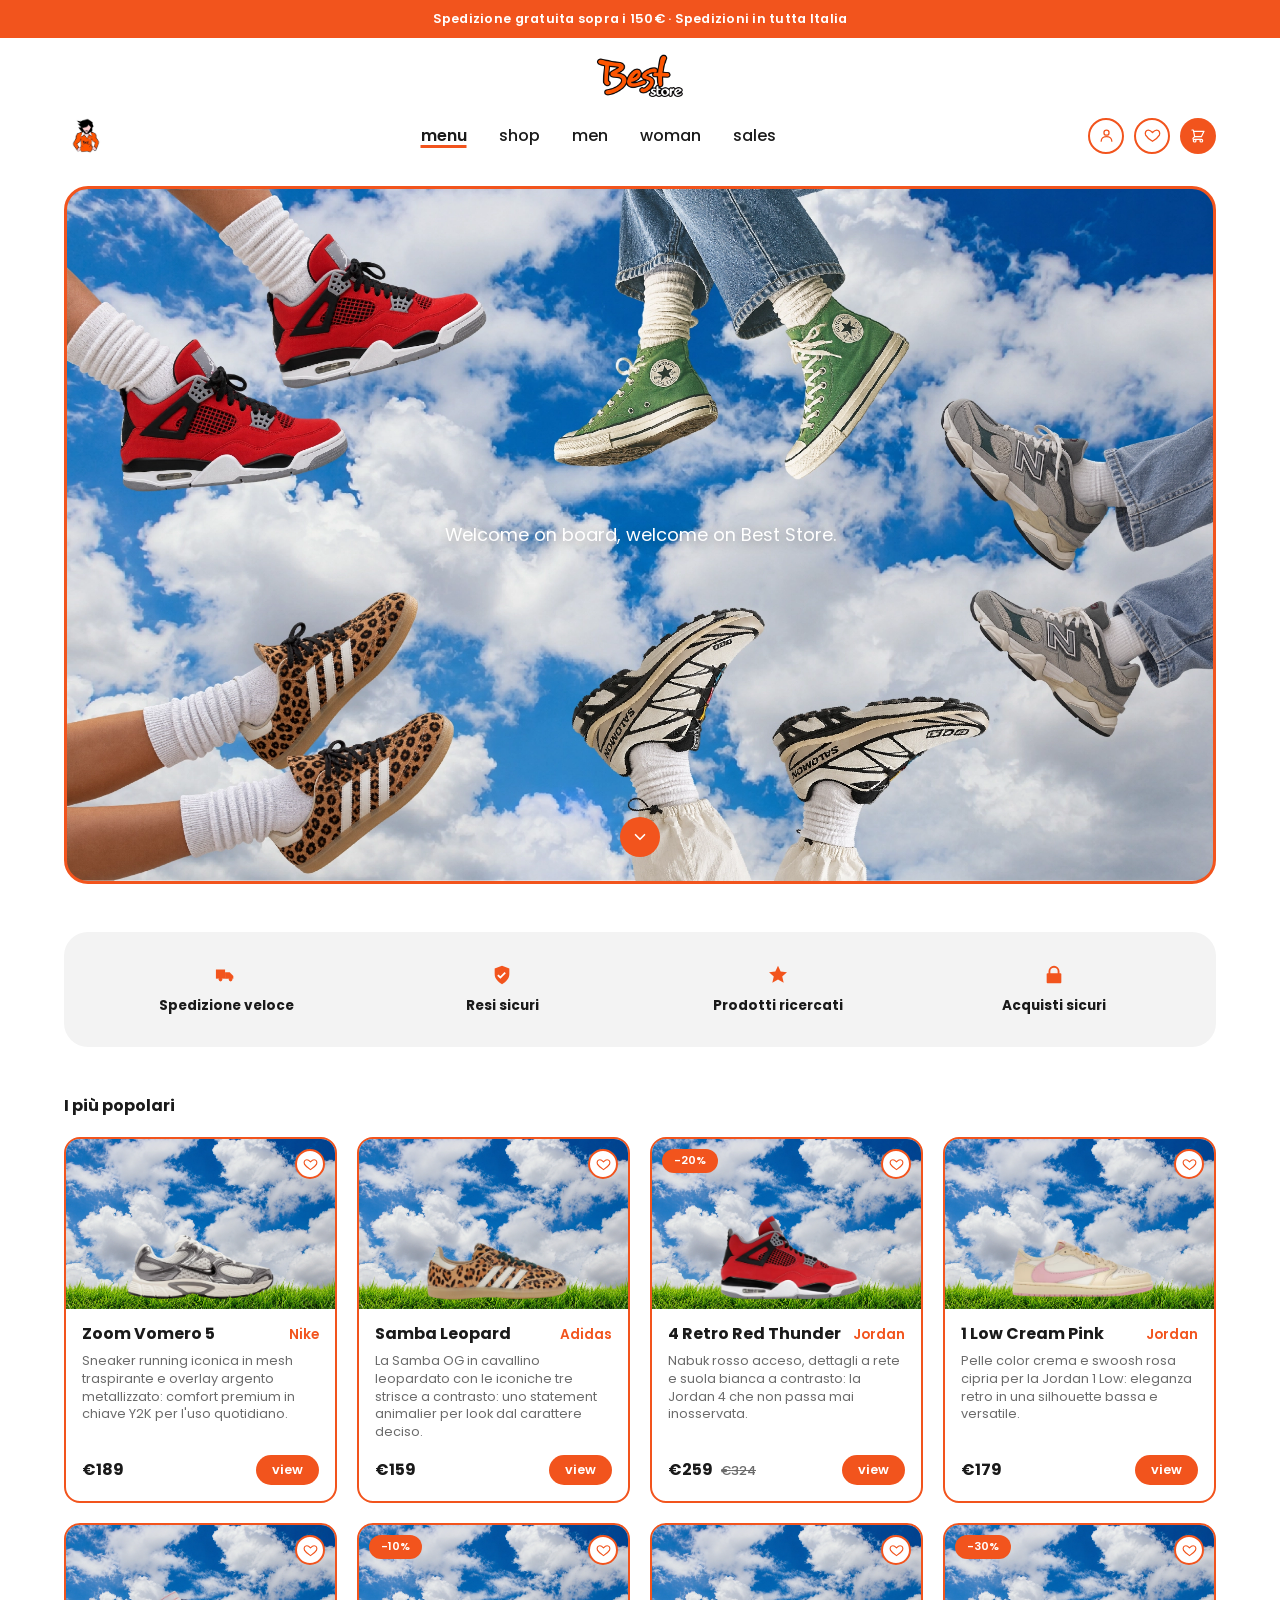
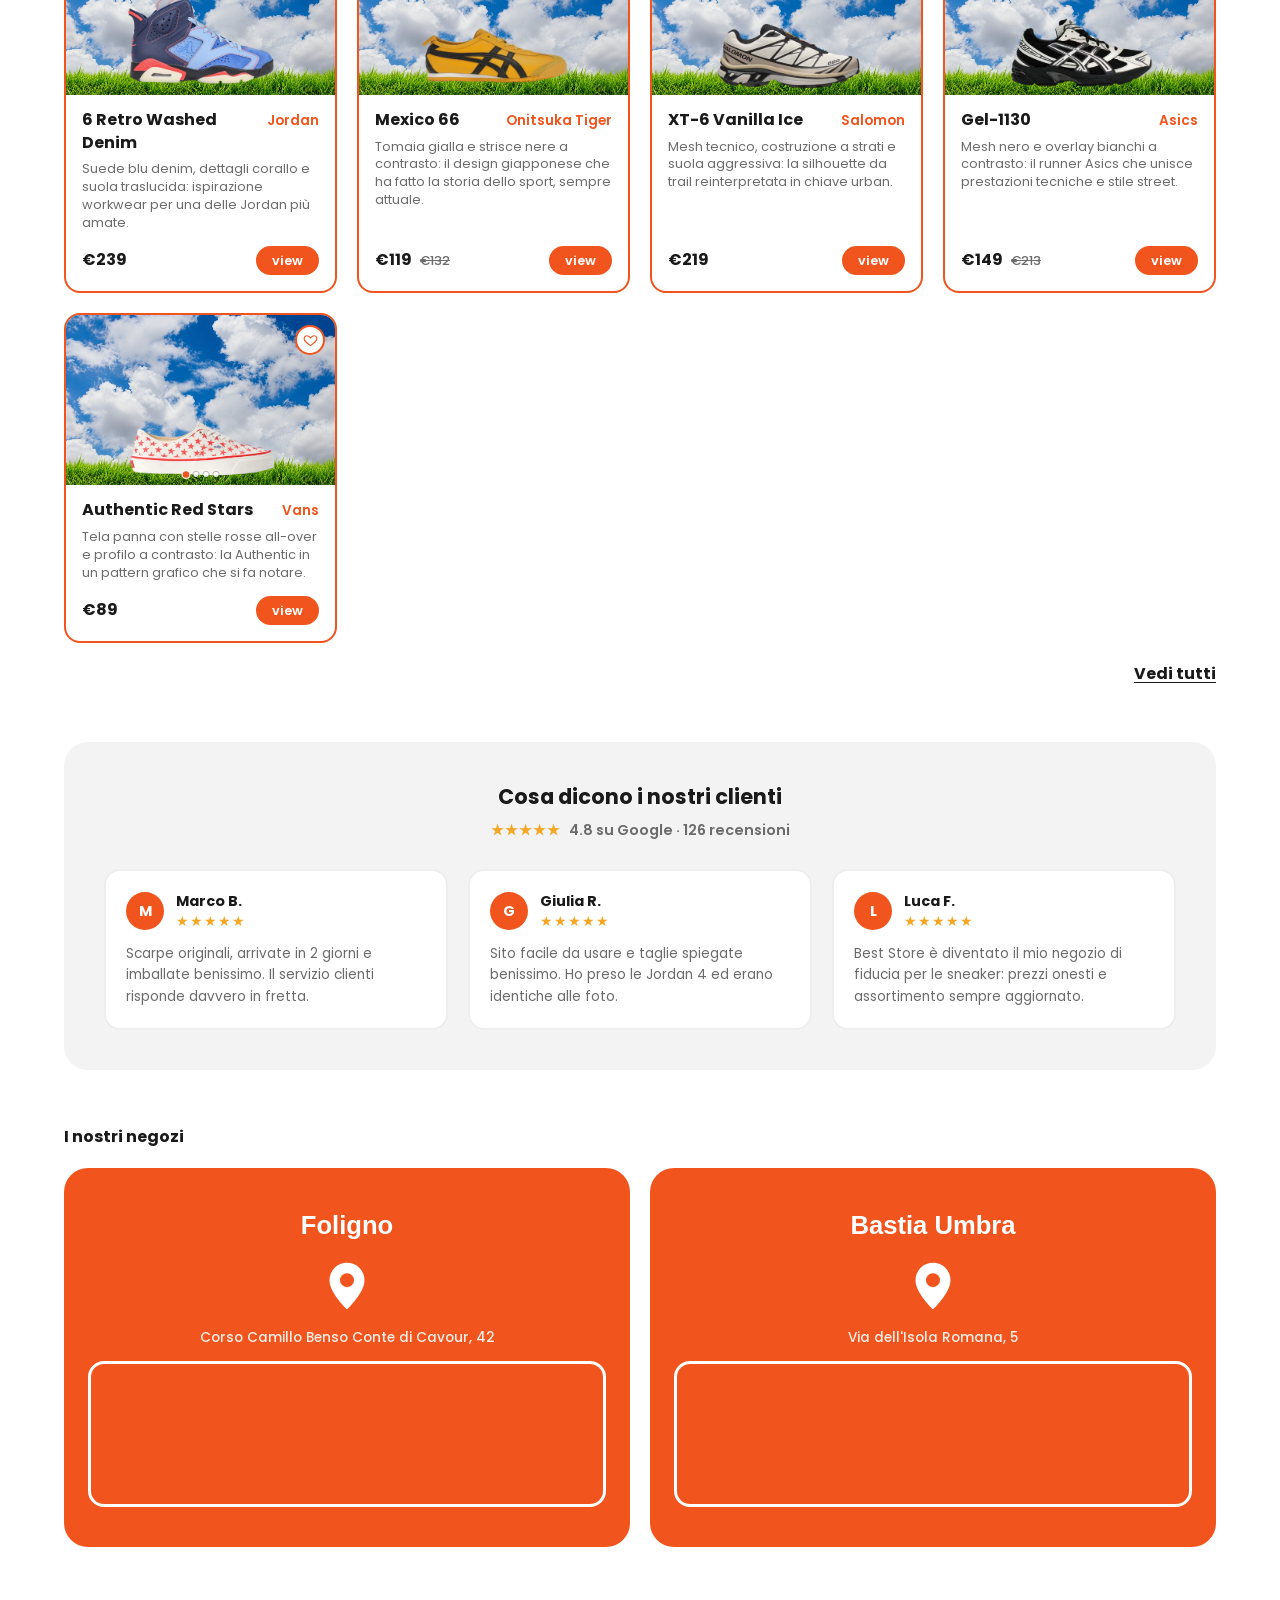
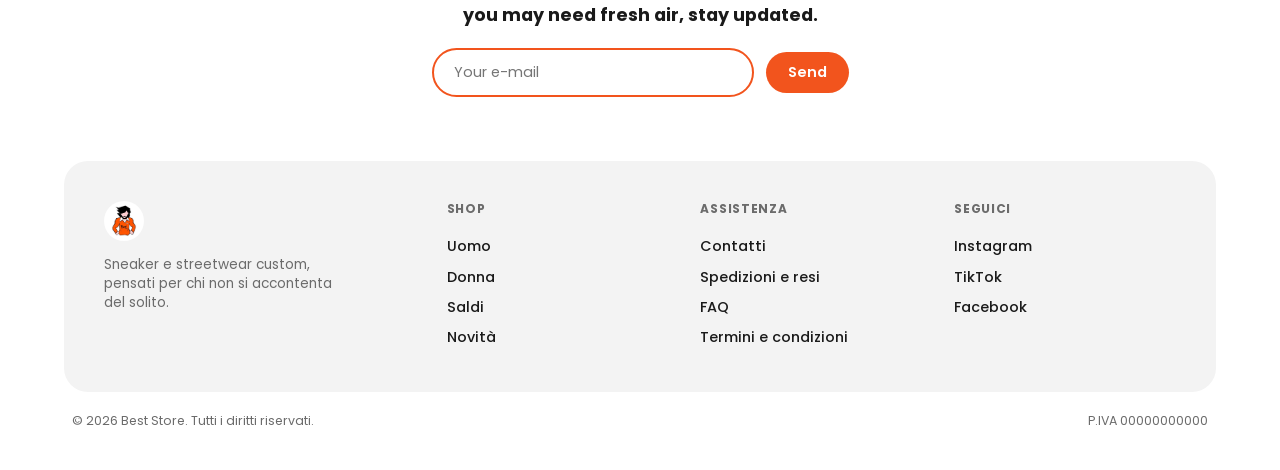
==== commit 4a15213d: "Admin UX polish, seed orders, brand dropdown, per-photo backgrounds, home store maps - Admin: replac" ====
--- a/index.html
+++ b/index.html
@@ -207,16 +207,22 @@
         <h2 class="section-title">I nostri negozi</h2>
       </div>
       <div class="stores-grid">
-        <a href="contatti.html" class="store-card">
+        <div class="store-card">
           <span class="store-card-city">Foligno</span>
           <svg class="store-card-pin" viewBox="0 0 24 24" fill="none"><path d="M12 22s7.5-7.05 7.5-12.5A7.5 7.5 0 004.5 9.5C4.5 14.95 12 22 12 22z" fill="#fff"/><circle cx="12" cy="9.5" r="3" fill="var(--orange)"/></svg>
           <span class="store-card-street">Corso Camillo Benso Conte di Cavour, 42</span>
-        </a>
-        <a href="contatti.html" class="store-card">
+          <div class="store-card-map">
+            <iframe src="https://maps.google.com/maps?q=42.9546315,12.7053821&z=15&output=embed" width="100%" height="140" style="border:0;" loading="lazy" referrerpolicy="no-referrer-when-downgrade" title="Mappa Best Store Foligno"></iframe>
+          </div>
+        </div>
+        <div class="store-card">
           <span class="store-card-city">Bastia Umbra</span>
           <svg class="store-card-pin" viewBox="0 0 24 24" fill="none"><path d="M12 22s7.5-7.05 7.5-12.5A7.5 7.5 0 004.5 9.5C4.5 14.95 12 22 12 22z" fill="#fff"/><circle cx="12" cy="9.5" r="3" fill="var(--orange)"/></svg>
           <span class="store-card-street">Via dell'Isola Romana, 5</span>
-        </a>
+          <div class="store-card-map">
+            <iframe src="https://maps.google.com/maps?q=43.067735,12.5483738&z=15&output=embed" width="100%" height="140" style="border:0;" loading="lazy" referrerpolicy="no-referrer-when-downgrade" title="Mappa Best Store Bastia Umbra"></iframe>
+          </div>
+        </div>
       </div>
     </section>
 
--- a/css/style.css
+++ b/css/style.css
@@ -532,6 +532,10 @@
   fill: var(--orange);
 }
 
+.product-image-wrap {
+  position: relative;
+}
+
 .product-image {
   position: relative;
   height: 170px;
@@ -540,6 +544,89 @@
   display: flex;
   align-items: flex-end;
   justify-content: center;
+}
+
+.product-image-next {
+  position: absolute;
+  top: 50%;
+  right: 8px;
+  transform: translateY(-50%);
+  width: 30px;
+  height: 30px;
+  border-radius: 50%;
+  border: none;
+  background: rgba(255, 255, 255, 0.9);
+  color: var(--orange);
+  display: flex;
+  align-items: center;
+  justify-content: center;
+  cursor: pointer;
+  box-shadow: 0 2px 6px rgba(0, 0, 0, 0.15);
+  z-index: 2;
+  transition: opacity 0.15s ease, transform 0.15s ease;
+}
+
+.product-image-next[hidden] {
+  display: none;
+}
+
+.product-image-next:hover {
+  transform: translateY(-50%) scale(1.08);
+}
+
+.product-image-next svg {
+  width: 16px;
+  height: 16px;
+}
+
+.product-card .product-image-next {
+  opacity: 0;
+  pointer-events: none;
+}
+
+.product-card .product-image-wrap:hover .product-image-next {
+  opacity: 1;
+  pointer-events: auto;
+}
+
+.product-image-dots {
+  position: absolute;
+  bottom: 8px;
+  left: 50%;
+  transform: translateX(-50%);
+  display: flex;
+  gap: 5px;
+  z-index: 2;
+}
+
+.product-image-dot {
+  width: 5px;
+  height: 5px;
+  border-radius: 50%;
+  background: rgba(255, 255, 255, 0.85);
+  box-shadow: 0 0 0 1px rgba(0, 0, 0, 0.25);
+  transition: background 0.15s ease, transform 0.15s ease;
+}
+
+.product-image-dot.active {
+  background: var(--orange);
+  box-shadow: 0 0 0 1px rgba(255, 255, 255, 0.85);
+  transform: scale(1.3);
+}
+
+.product-detail-image .product-image-next {
+  width: 40px;
+  height: 40px;
+  right: 16px;
+}
+
+.product-detail-image .product-image-next svg {
+  width: 20px;
+  height: 20px;
+}
+
+.product-detail-image .product-image-dots {
+  bottom: 14px;
 }
 
 .product-image img {
@@ -759,6 +846,17 @@
   font-size: 0.85rem;
   font-weight: 500;
   opacity: 0.9;
+}
+
+.store-card-map {
+  width: 100%;
+  border-radius: var(--border-radius-md);
+  overflow: hidden;
+  border: 3px solid #ffffff;
+}
+
+.store-card-map iframe {
+  display: block;
 }
 
 @media (max-width: 900px) {
@@ -1913,8 +2011,9 @@
 }
 
 .chip-tab-sm {
-  padding: 5px 12px;
-  font-size: 0.68rem;
+  padding: 3px 9px;
+  font-size: 0.62rem;
+  border-width: 1px;
 }
 
 .chip-tab {
@@ -2333,39 +2432,68 @@
   gap: 12px;
 }
 
-.admin-form-image {
-  display: flex;
-  align-items: center;
-  gap: 16px;
-}
-
-.admin-form-image img,
-.image-placeholder {
+.admin-form-images {
+  display: flex;
+  flex-direction: column;
+  gap: 10px;
+}
+
+.admin-image-gallery {
+  display: flex;
+  flex-wrap: wrap;
+  gap: 10px;
+}
+
+.admin-image-thumb {
+  position: relative;
   width: 72px;
   height: 72px;
   border-radius: 12px;
-  object-fit: contain;
+  overflow: hidden;
   background: #f6f6f6;
   flex-shrink: 0;
-}
-
-.image-placeholder {
+  border: 2px solid transparent;
+}
+
+.admin-image-thumb.is-cover {
+  border-color: var(--orange);
+}
+
+.admin-image-thumb img {
+  width: 100%;
+  height: 100%;
+  object-fit: contain;
+}
+
+.admin-image-remove {
+  position: absolute;
+  top: 2px;
+  right: 2px;
+  width: 18px;
+  height: 18px;
+  border-radius: 50%;
+  border: none;
+  background: rgba(255, 255, 255, 0.9);
+  color: var(--text);
   display: flex;
   align-items: center;
   justify-content: center;
-  text-align: center;
-  font-size: 0.65rem;
-  color: var(--text-muted);
-  border: 2px dashed #e0e0e0;
-  padding: 4px;
-}
-
-.image-placeholder[hidden] {
-  display: none;
+  cursor: pointer;
+}
+
+.admin-image-remove svg {
+  width: 10px;
+  height: 10px;
+}
+
+.admin-image-empty {
+  font-size: 0.8rem;
+  color: var(--text-muted);
 }
 
 .admin-upload-btn {
   cursor: pointer;
+  align-self: flex-start;
 }
 
 .admin-form-actions {
